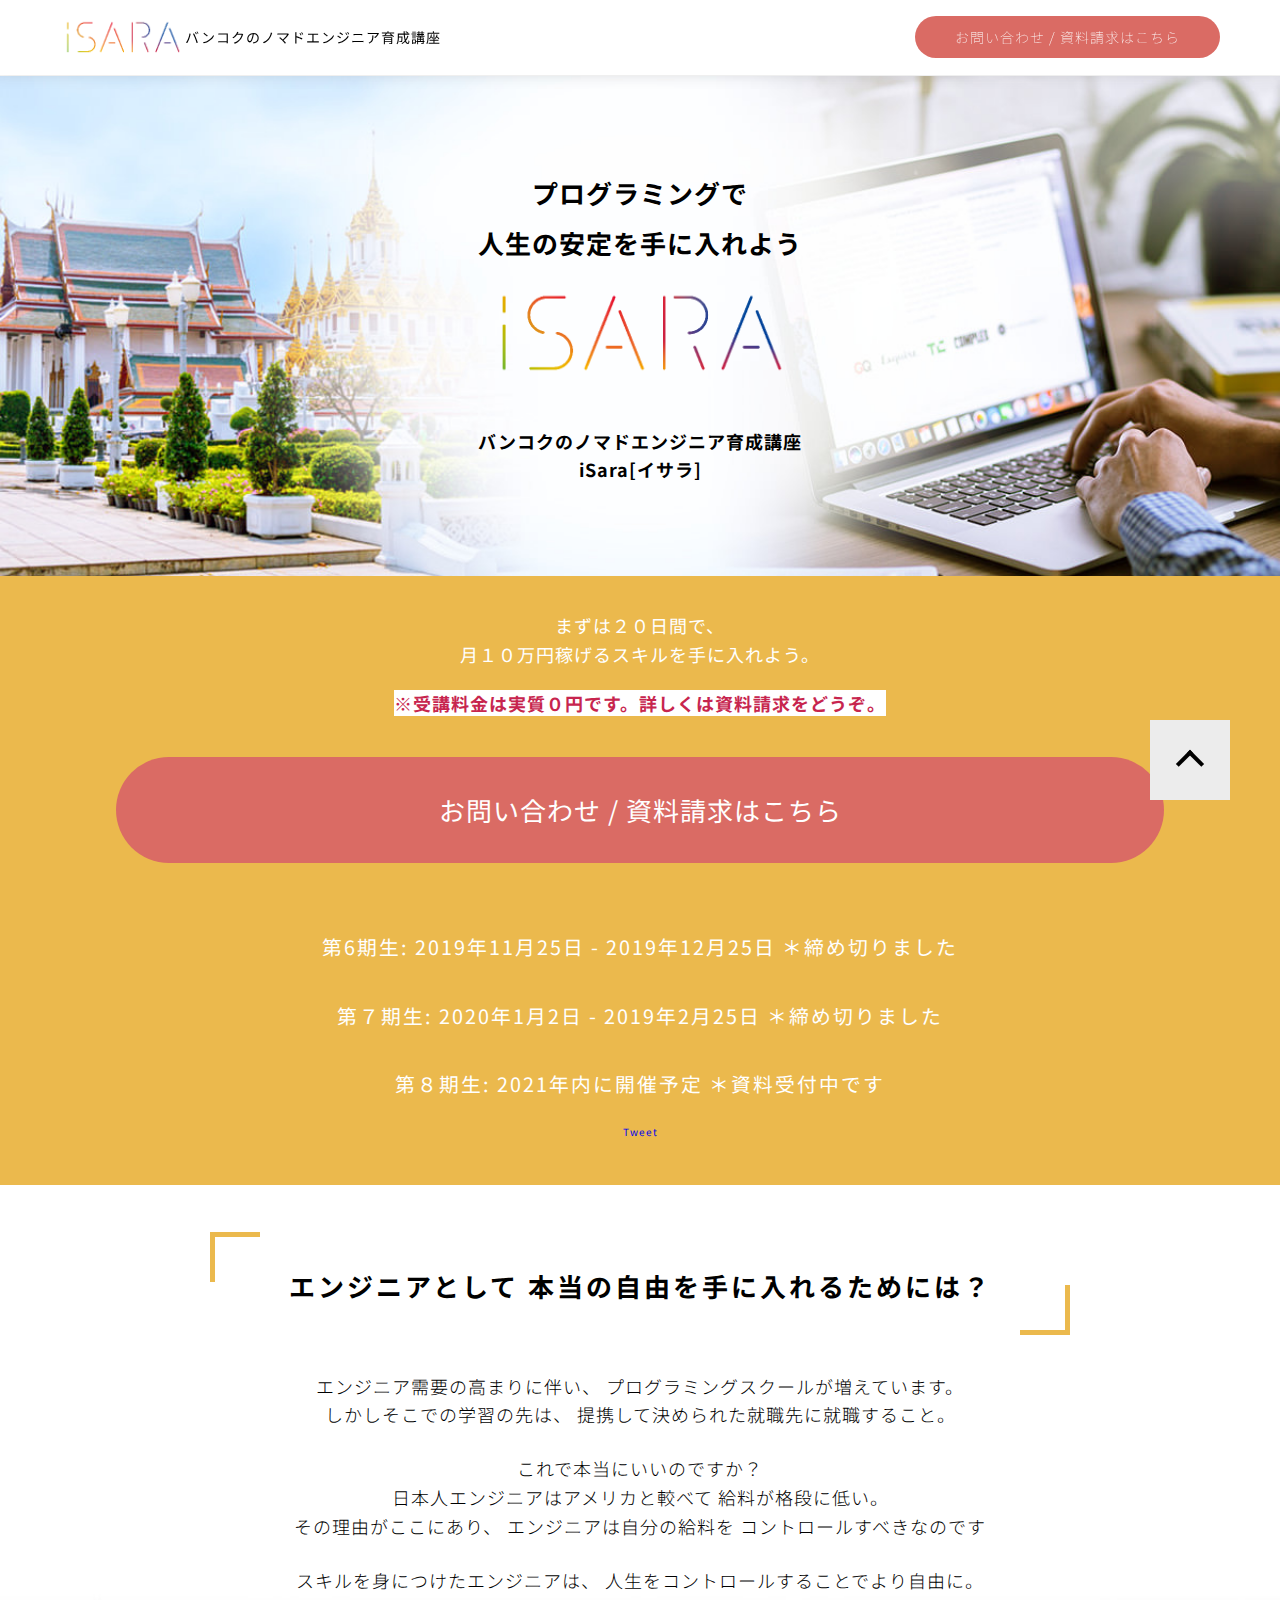
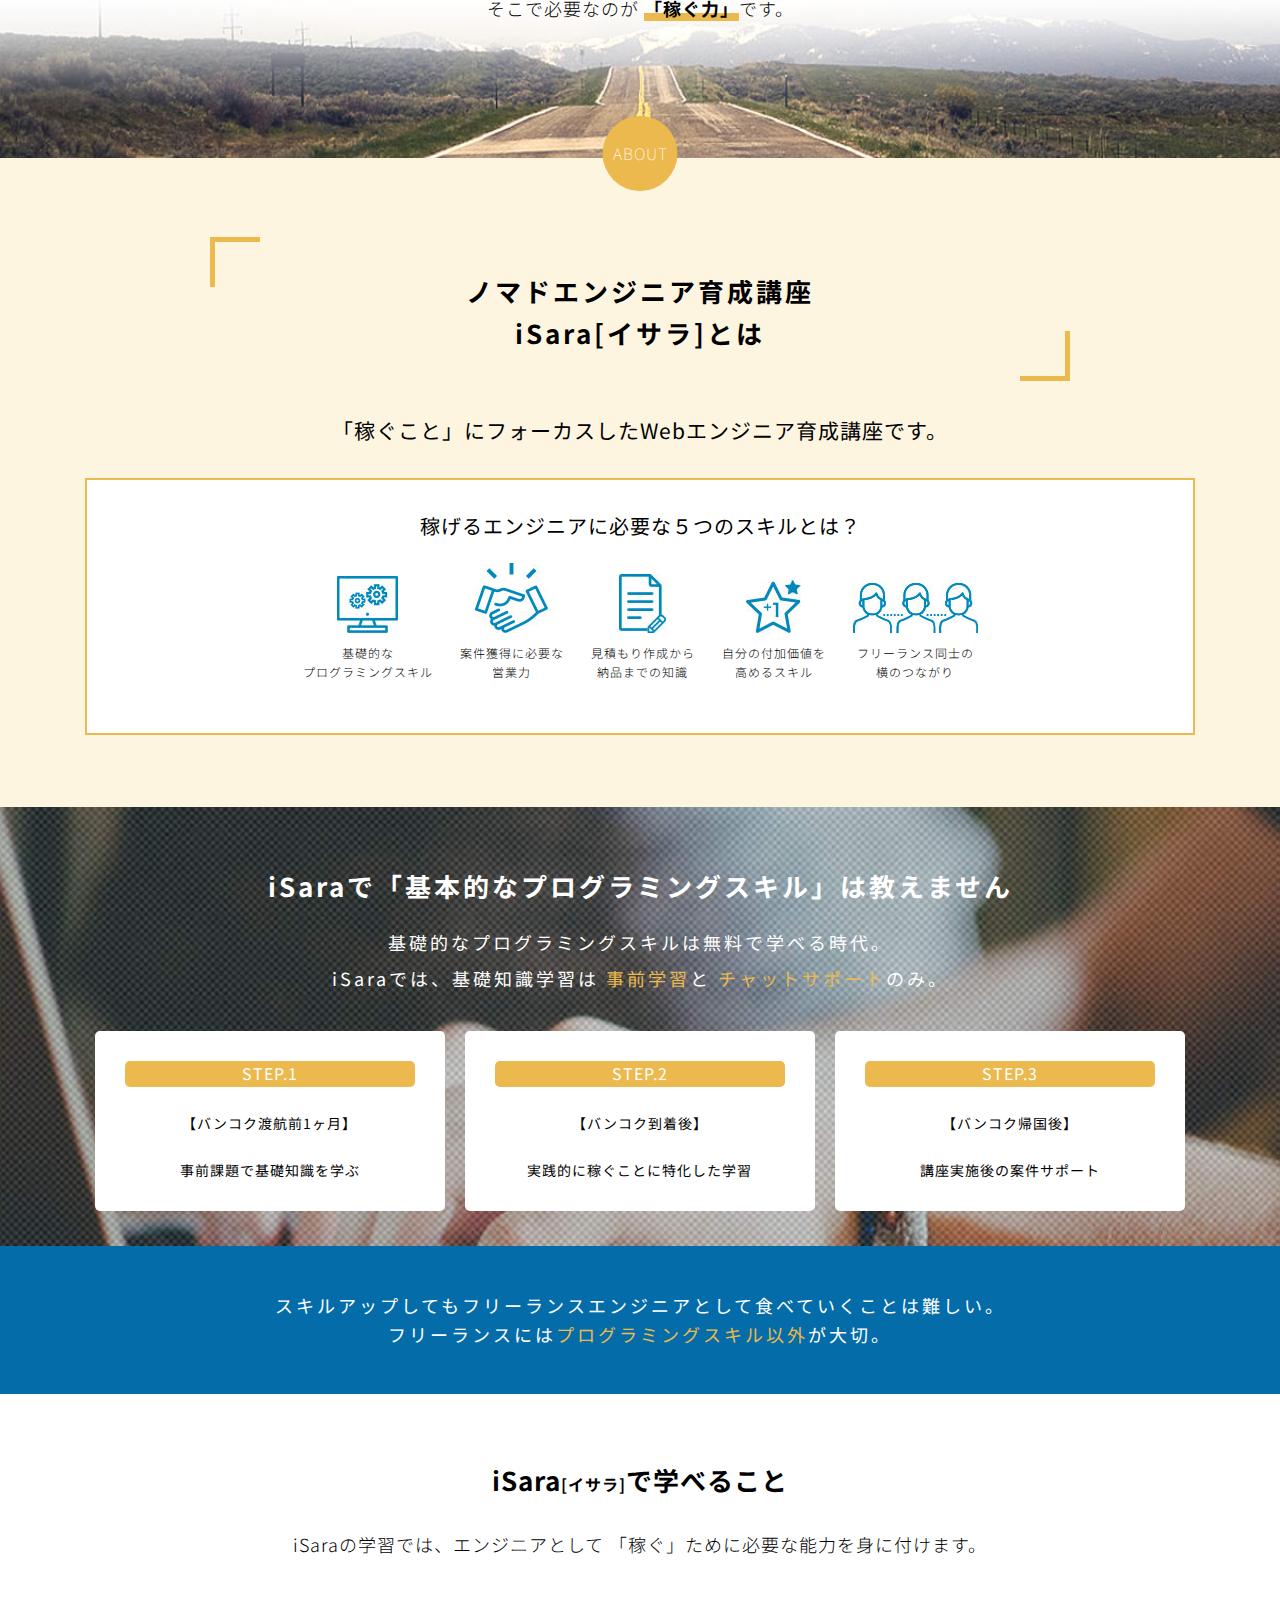
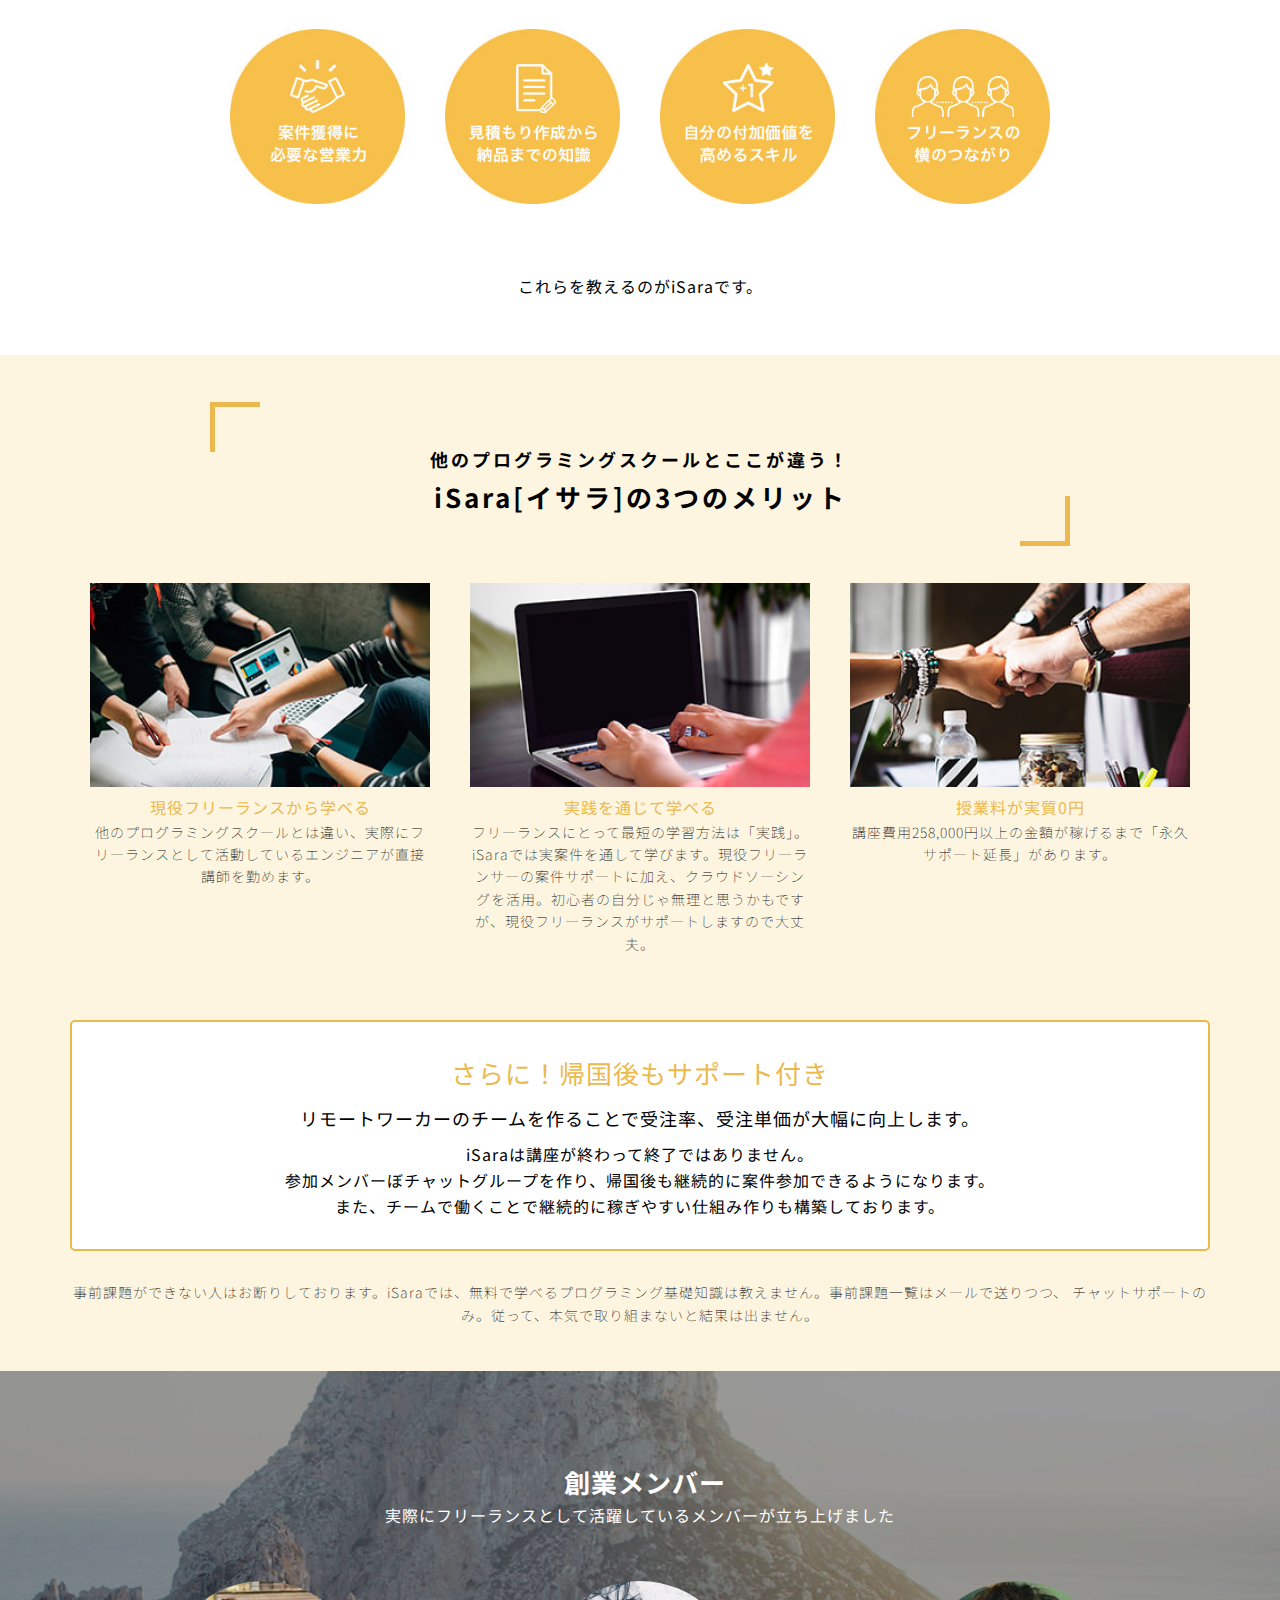
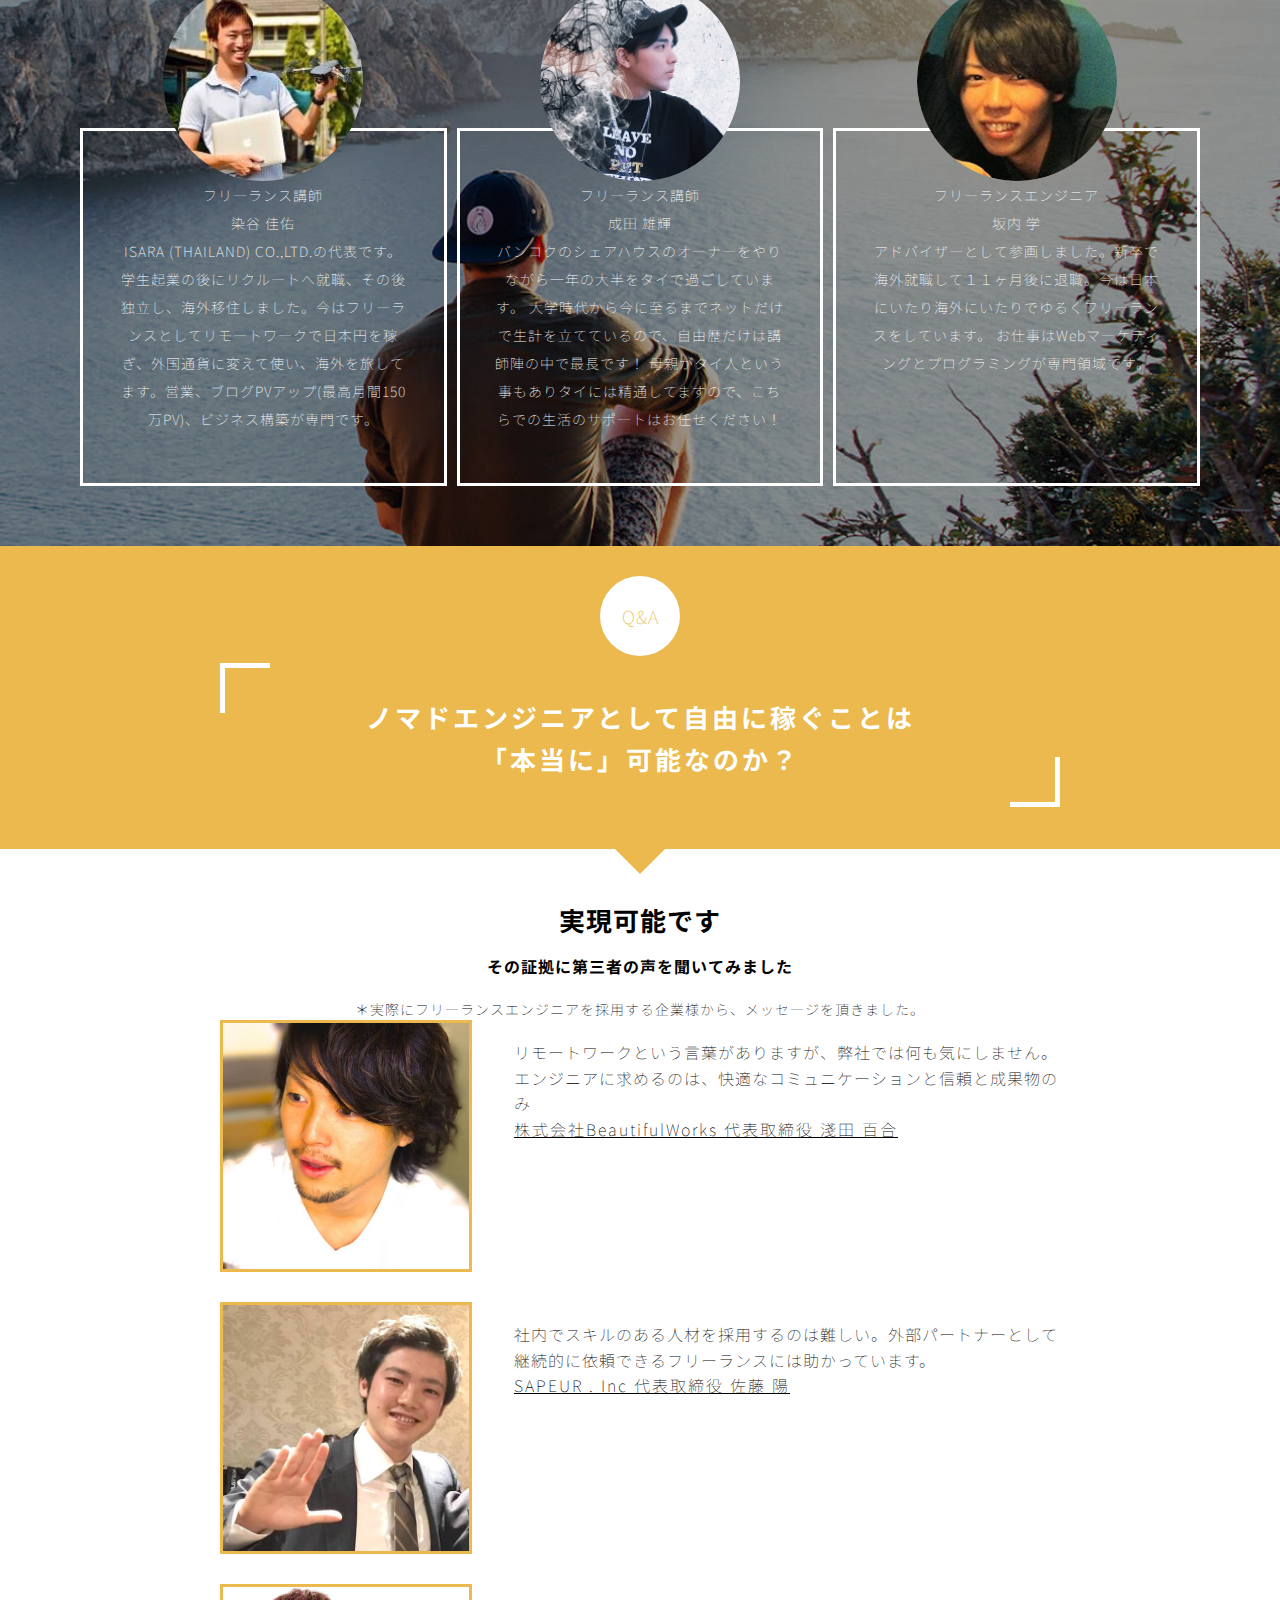
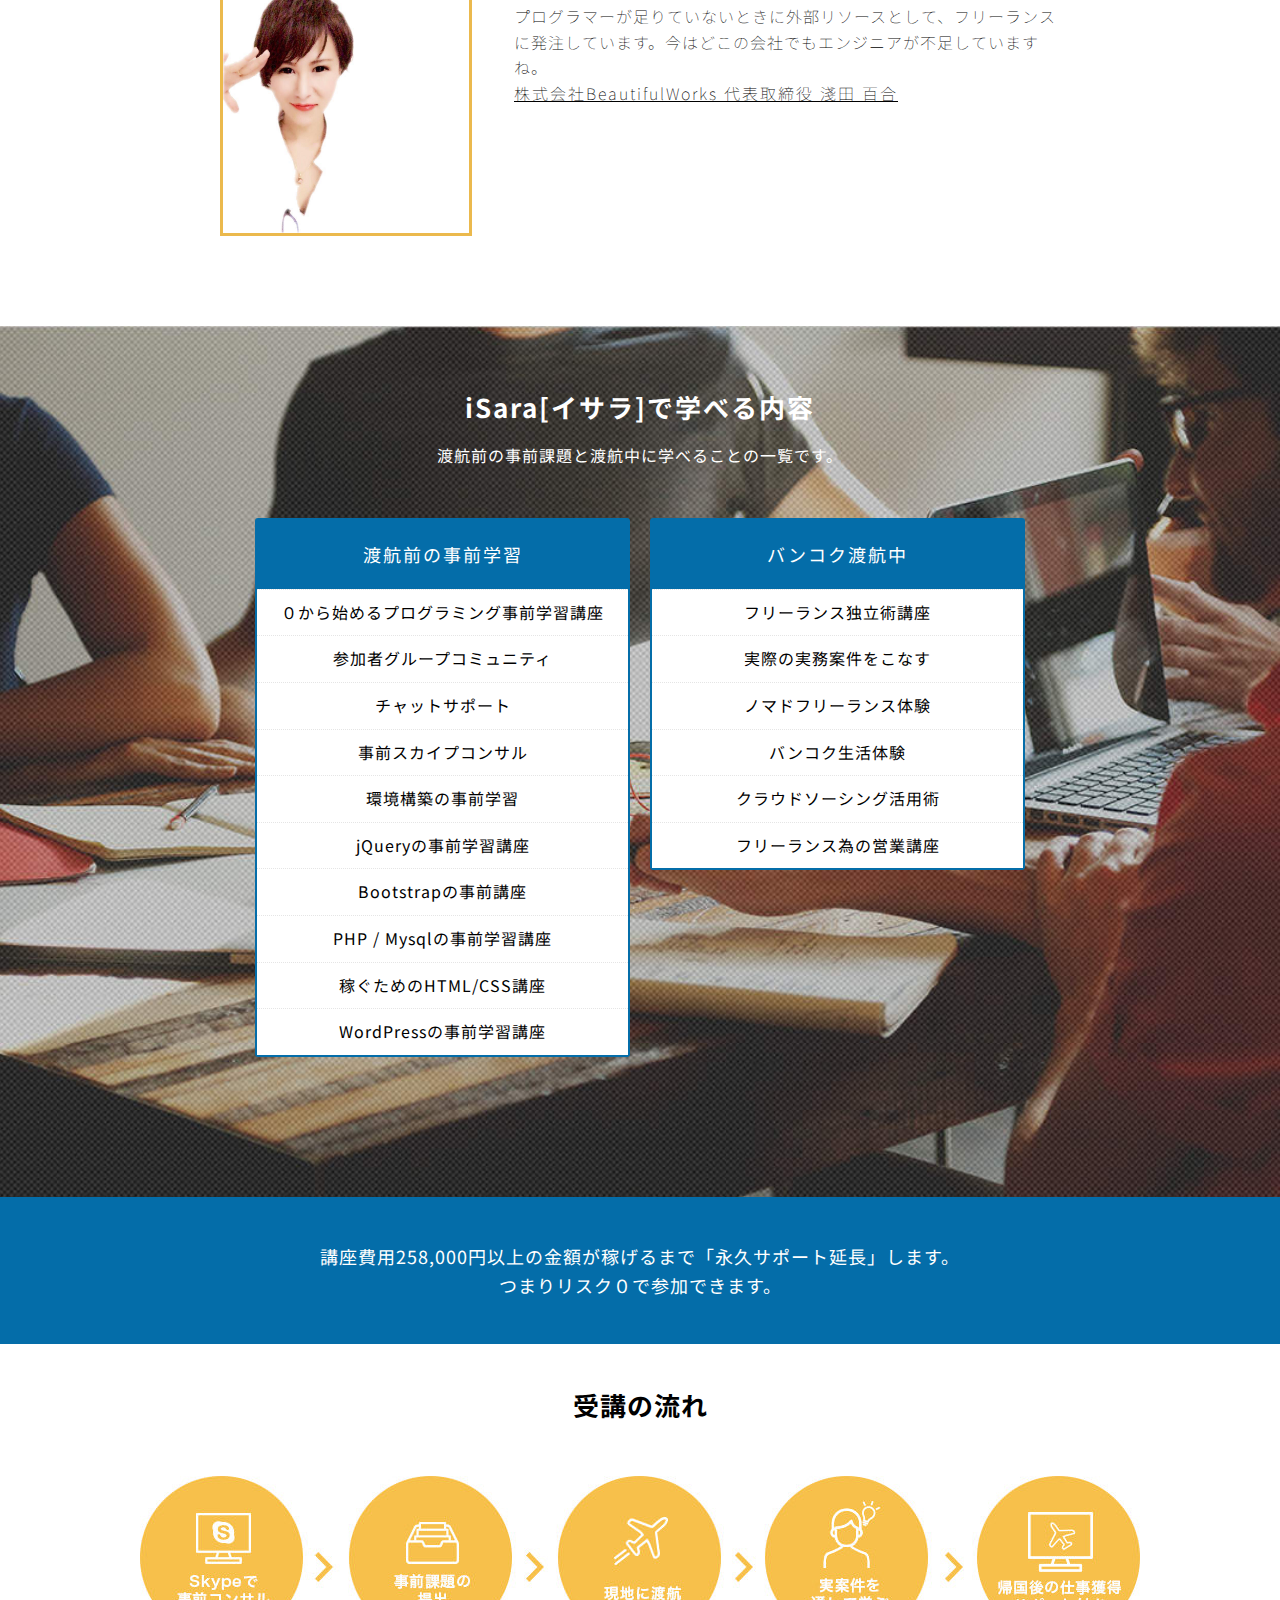
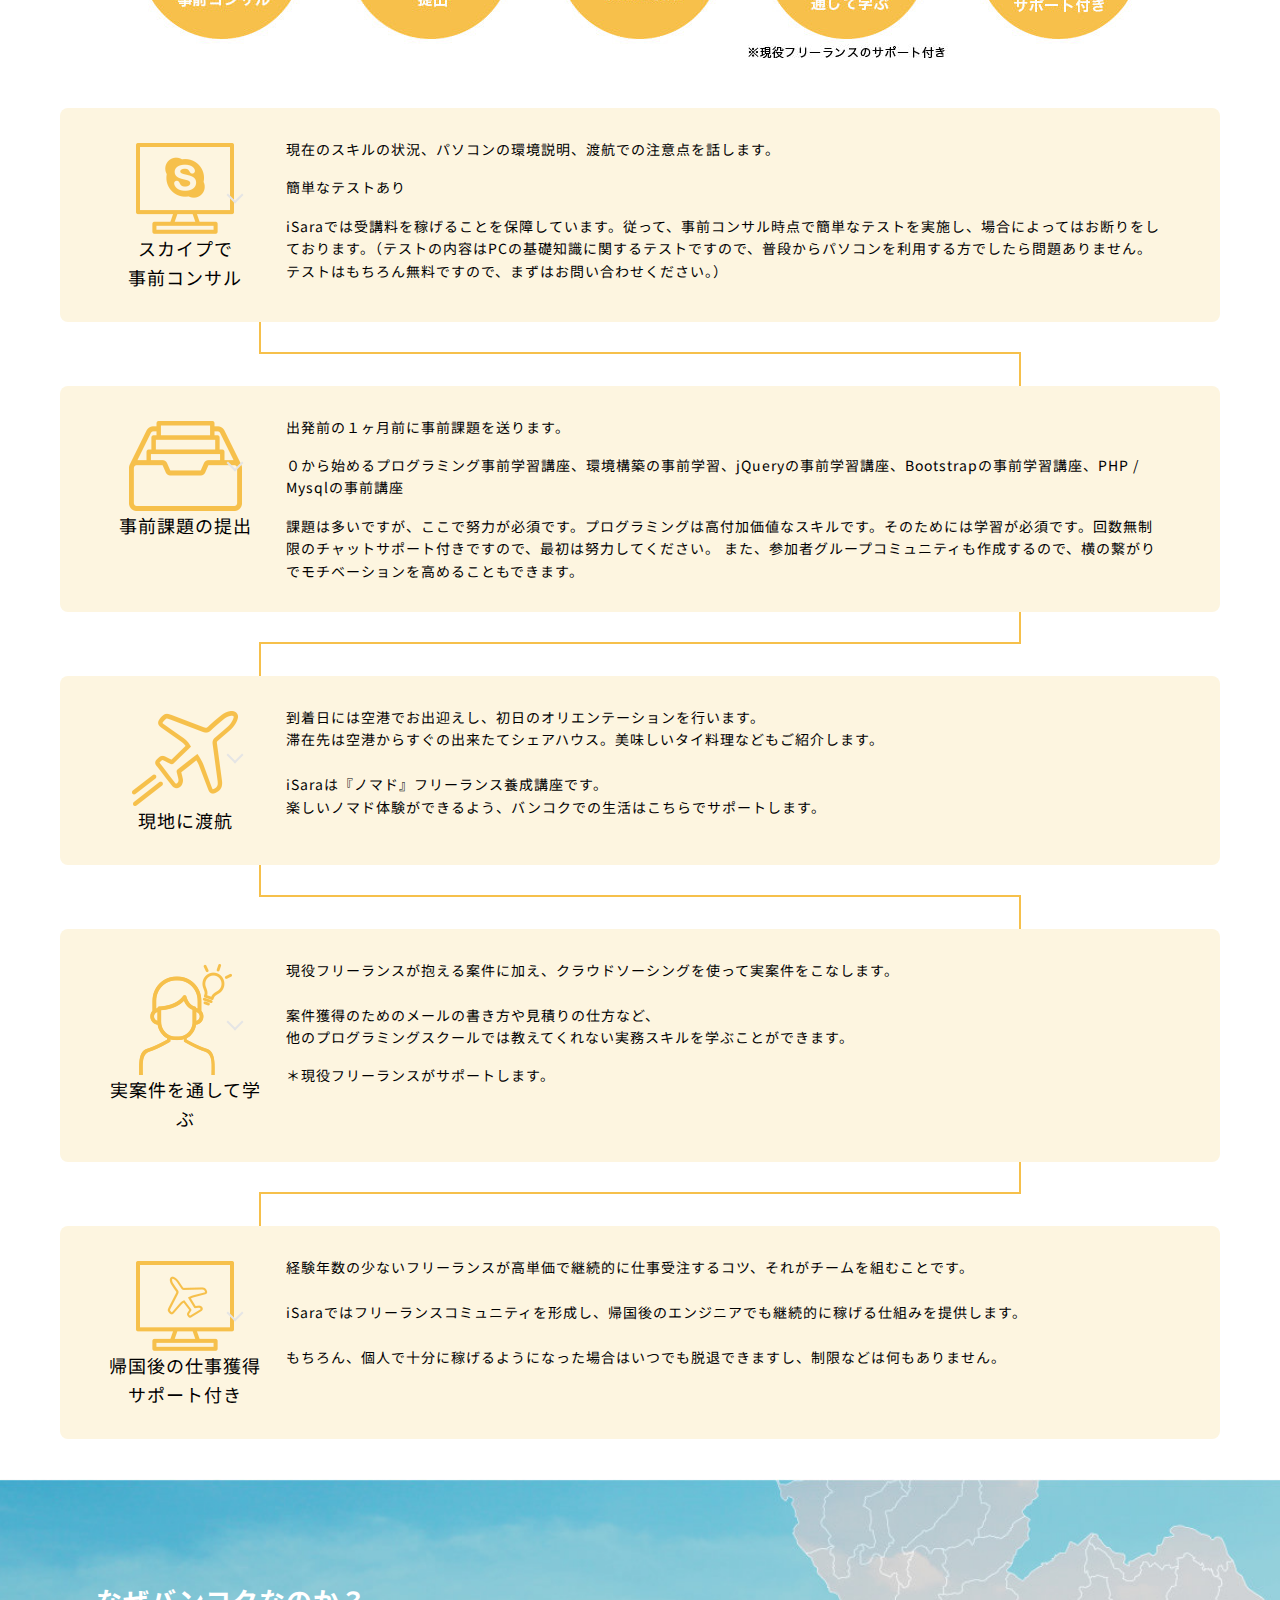
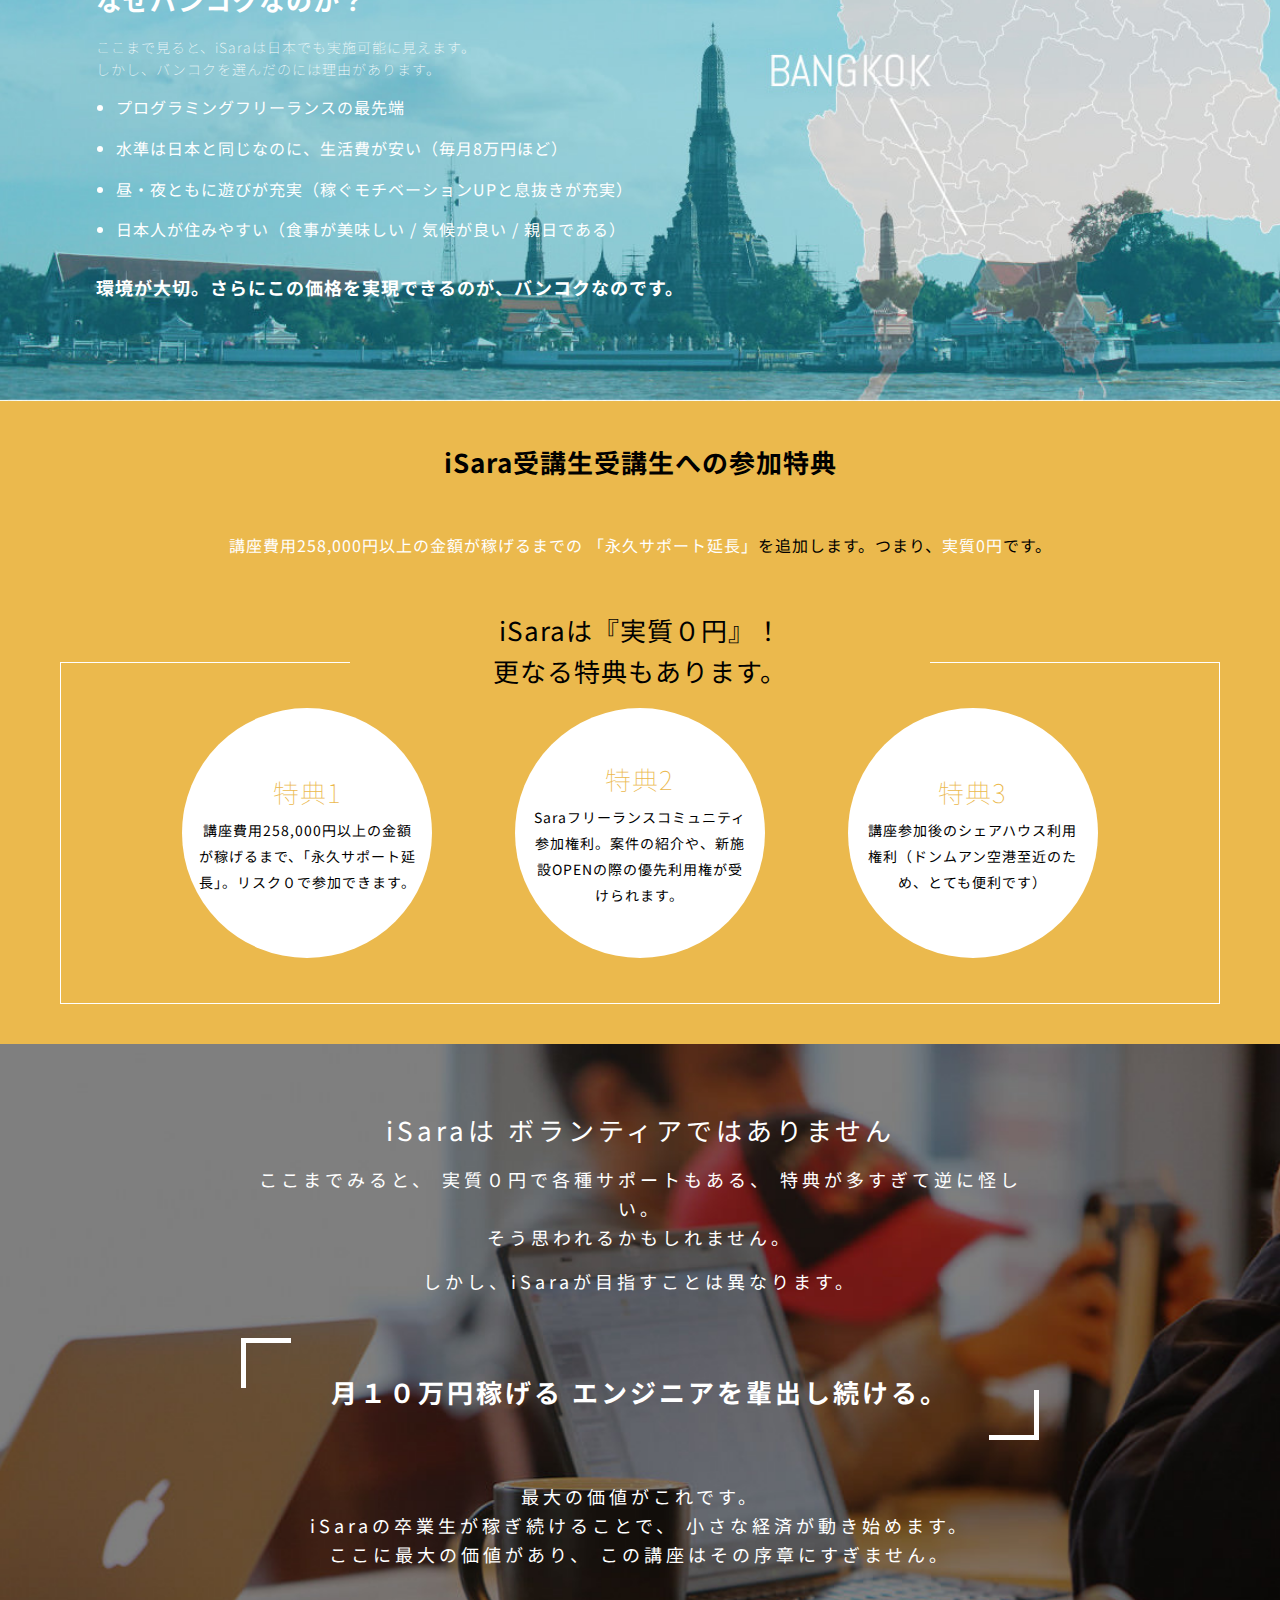
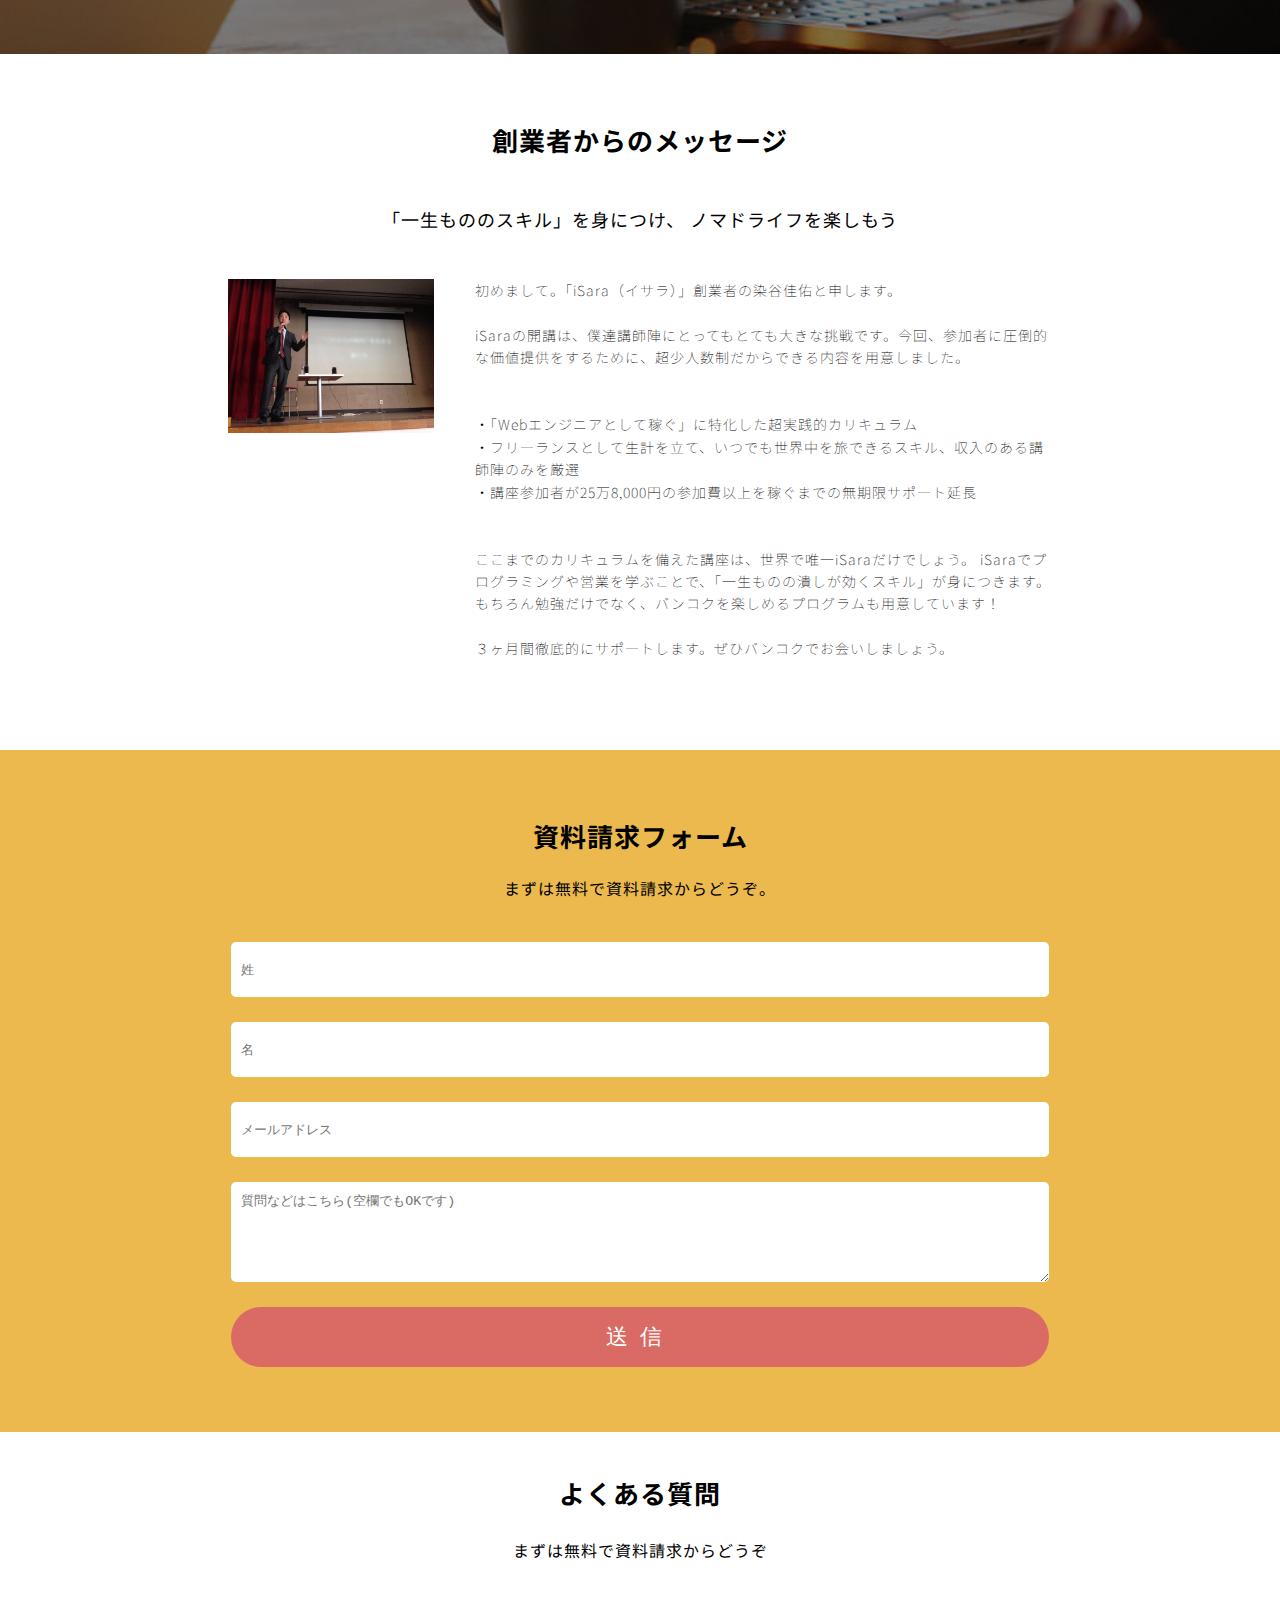
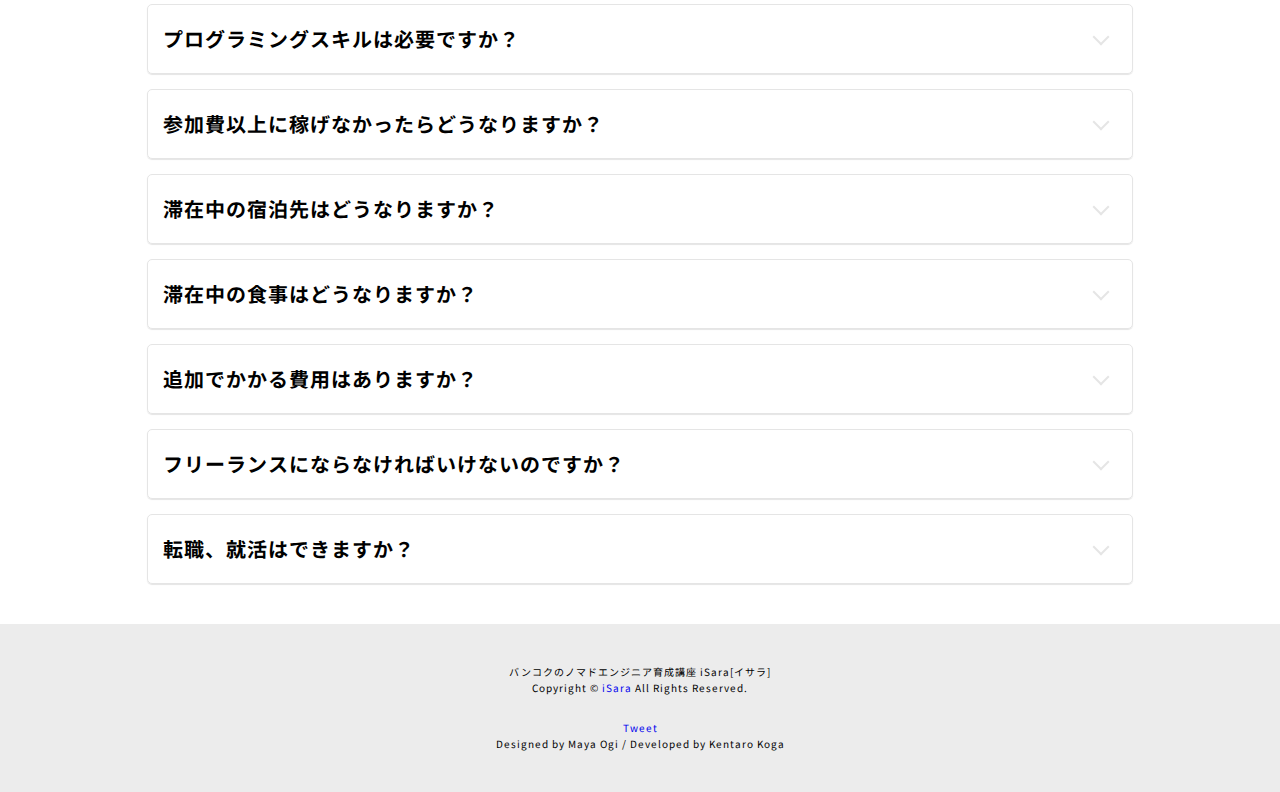
==== index.html @ c5bbfd6b "changes file name" ====
<!DOCTYPE html>
<html lang="ja">
<head>
  <meta charset="UTF-8">
<!-- viewport -->
  <meta name="viewport" content="width=device-width, initial-scale=1.0, maximum-scale=1.0, minimum-scale=1.0">
<!-- google fonts -->
  <link rel="preconnect" href="https://fonts.googleapis.com">
  <link rel="preconnect" href="https://fonts.gstatic.com" crossorigin>
  <link href="https://fonts.googleapis.com/css2?family=Noto+Sans+JP:wght@100;300;500&display=swap" rel="stylesheet">

<!-- CDN font awesome  -->
  <link rel="stylesheet" href="https://use.fontawesome.com/releases/v5.15.4/css/all.css" integrity="sha384-DyZ88mC6Up2uqS4h/KRgHuoeGwBcD4Ng9SiP4dIRy0EXTlnuz47vAwmeGwVChigm" crossorigin="anonymous">

  <!-- favicon -->
  <link rel="icon" href="img/favicon.png">


  <title>K's Portfolio iSara[イサラ]</title>

  <link rel="stylesheet" href="css/css/main.css">˙
</head>
<body id="page-top">

 <!-- header +  main -->
  <header class="header">
    <div class="header__wrapper flex">

      <div class="header__logo">
        <a href="https://isara.life/">
          <img src="img/isaralogo.png" alt="">
        </a>

        <p class="header__txt">
          バンコクのノマドエンジニア育成講座
        </p>
      </div>

      <div class="header__contact">

        <div class="contactPC btn">
          <a href="#form" class="txtXS">
            お問い合わせ / 資料請求はこちら
          </a>
        </div>

        <div class="contactSP btn">
          <a href="#form" class="txtXS">
            <i class="far fa-file-alt"></i>
            <p>資料請求</p>
          </a>
        </div>
      </div>

    </div>
  </header>


  <section class="main">
      <div class="main__box">
        <h1 class="main__title txtL">プログラミングで<br>人生の安定を手に入れよう</h1>

        <div class="main__img">
          <img src="/img/isaralogolarge.png" alt="イサラのロゴです">
        </div>

        <h2 class="main__subTitle txtM">バンコクのノマドエンジニア育成講座<br>iSara[イサラ]</h2>
      </div>
    </div>
  </section>



<!-- conversion -->
  <section class="convert">
    <div class="wrapper">
      <p class="convert__ttl txtM">まずは２０日間で、
        <br>月１０万円稼げるスキルを手に入れよう。
      </p>

      <p class="convert__alert txtM">
        <span>※受講料金は実質０円です。<br class="brsp">詳しくは資料請求をどうぞ。</span>
      </p>

      <div class="convert__btn btn">
        <a href="#form" class="txtL">
          お問い合わせ / 資料請求は<br class="brsp">こちら
        </a>
      </div>

      <div class="convert__deadline txtM">
        <p class="convert__txt">
          第6期生: 2019年11月25日 - 2019年12月25日
          <br class="brsp">＊締め切りました</p>
        <p class="convert__txt">第７期生: 2020年1月2日 - 2019年2月25日
          <br class="brsp">＊締め切りました</p>
        <p class="convert__txt">第８期生: 2021年内に開催予定
          <br class="brsp">＊資料受付中です</p>
      </div>

      <div class="sns sns__flex">
        <div class="sns__twitter">
          <a href="https://twitter.com/share?ref_src=twsrc%5Etfw" class="twitter-share-button" data-show-count="false">Tweet</a>
          <script async src="https://platform.twitter.com/widgets.js" charset="utf-8"></script>
        </div>
        <div class="sns-facebook">
          <div class="fb-like" data-href="https://developers.facebook.com/docs/plugins/" data-width="" data-layout="button" data-action="like" data-size="small" data-share="true"></div>
        </div>
      </div>

    </div>
  </section>

<!-- engineer -->

  <section class="engineer">
    <div class="wrapper">
      <h2 class="borderTitle txtL">
        エンジニアとして<br class="brsp">
        本当の自由を手に入れるためには？
      </h2>

      <div class="engineer__txt txtM">
        <p>
          エンジニア需要の高まりに伴い、<br class="brsp">
          プログラミングスクールが増えています。<br>
          しかしそこでの学習の先は、<br class="brsp">
          提携して決められた就職先に就職すること。
        </p>
        <p>
          これで本当にいいのですか？<br>
          日本人エンジニアはアメリカと較べて<br class="brsp">
          給料が格段に低い。<br>
          <br class="brsp">
          その理由がここにあり、<br class="brsp">
          エンジニアは自分の給料を<br class="brsp">
          コントロールすべきなのです
        </p>
        <p>
          スキルを身につけたエンジニアは、<br class="brsp">
          人生をコントロールすることでより自由に。<br>
          そこで必要なのが <span class="underline">「稼ぐ力」</span>です。
        </p>
      </div>
    </div>

    <div class="about-head">about</div>
  </section>

<!-- isara -->

  <section class="isara">
    <div class="wrapper">
      <h2 class="borderTitle txtL">ノマドエンジニア育成講座<br>iSara[イサラ]とは</h2>

      <div class="isara__txt">「稼ぐこと」にフォーカスしたWebエンジニア育成講座です。</div>

      <div class="whiteArea">
        <p class="whiteArea__txt">稼げるエンジニアに必要な５つのスキルとは？</p>

        <div class="img__box">
          <figure class="img__item">
            <img src="/img/skill.jpg" alt="">
            <figcaption>基礎的な<br>プログラミングスキル</figcaption>
          </figure>
          <div class="img__item">
            <img src="/img/sales.jpg" alt="">
            <figcaption>案件獲得に必要な<br>営業力</figcaption>
          </div>
          <div class="img__item">
            <img src="/img/document.jpg" alt="">
            <figcaption>見積もり作成から<br>納品までの知識</figcaption>
          </div>
          <div class="img__item">
            <img src="/img/plusone.jpg" alt="">
            <figcaption>自分の付加価値を<br>高めるスキル</figcaption>
          </div>
          <div class="img__item">
            <img src="/img/connection.jpg" alt="">
            <figcaption>フリーランス同士の<br>横のつながり</figcaption>
          </div>

        </div>
      </div>
    </div>
  </section>



<!-- step skill -->

  <section class="skills">
    <div class="wrapper">
      <h2 class="mainTitle txtL">iSaraで<br class="brsp">「基本的なプログラミングスキル」は教えません</h2>
      <div class="skills__txt txtM">
        <p>基礎的なプログラミングスキルは無料で学べる時代。</p>
        <p>
          iSaraでは、基礎知識学習は<br class="brsp">
          <span class="color-g">事前学習</span>と
          <span class="color-g">チャットサポート</span>のみ。
        </p>
      </div>

      <div class="card">
        <div class="card__item">
          <h4 class="card__ttl txtS">step.1</h4>
          <div class="card__txt">
            <p class="txtXS">【バンコク渡航前1ヶ月】</p>
            <p class="txtXS">事前課題で基礎知識を学ぶ</p>
          </div>
        </div>

        <div class="card__item">
          <h4 class="card__ttl txtS">step.2</h4>
          <div class="card__txt">
            <p class="txtXS">【バンコク到着後】</p>
            <p class="txtXS">実践的に稼ぐことに特化した学習</p>
          </div>
        </div>

        <div class="card__item">
          <h4 class="card__ttl txtS">step.3</h4>
          <div class="card__txt">
            <p class="txtXS">【バンコク帰国後】</p>
            <p class="txtXS">講座実施後の案件サポート</p>
          </div>
        </div>
      </div>

    </div>

    <div class="announce txtM">
      <p>スキルアップしてもフリーランスエンジニア<br class="brsp">として食べていくことは難しい。</p>
      <p>フリーランスには<span class="color-g">プログラミングスキル以外</span>が大切。</p>
    </div>

  </section>



<!-- learn -->

  <section class="learn">
    <div class="wrapper">
      <h2 class="mainTitle-b txtL">iSara<span class="txtS">[イサラ]</span>で学べること</h2>

      <p class="learn__txt txtM">
        iSaraの学習では、エンジニアとして<br class="brsp">
        「稼ぐ」ために必要な能力を身に付けます。
      </p>

      <div class="images">
        <div class="images__list"><img src="/img/learn1.jpg" alt="img1"></div>
        <div class="images__list"><img src="/img/learn2.jpg" alt="img2"></div>
        <div class="images__list"><img src="/img/learn3.jpg" alt="img3"></div>
        <div class="images__list"><img src="/img/learn4.jpg" alt="img4"></div>
      </div>

      <div class="txtS">これらを教えるのがiSaraです。</div>

    </div>
  </section>



<!-- merit -->

  <section class="merit">
    <div class="wrapper">

      <h2 class="borderTitle txtL">
        <span class="txtM">他のプログラミングスクールとここが違う！</span>
        <br>iSara[イサラ]の3つのメリット
      </h2>

      <div class="card">
        <div class="card__item">
          <img src="/img/merit1.jpg" alt="">
          <h4 class="card__ttl txtS">現役フリーランスから学べる</h4>
          <p class="card__txt txtXS">他のプログラミングスクールとは違い、実際にフリーランスとして活動しているエンジニアが直接講師を勤めます。</p>
        </div>
        <div class="card__item">
          <img src="/img/merit2.jpg" alt="">
          <h4 class="card__ttl txtS ">実践を通じて学べる</h4>
          <p class="card__txt txtXS">フリーランスにとって最短の学習方法は「実践」。iSaraでは実案件を通して学びます。現役フリーランサーの案件サポートに加え、クラウドソーシングを活用。初心者の自分じゃ無理と思うかもですが、現役フリーランスがサポートしますので大丈夫。</p>
        </div>
        <div class="card__item">
          <img src="/img/merit3.jpg" alt="">
          <h4 class="card__ttl txtS">授業料が実質0円</h4>
          <p class="card__txt txtXS">講座費用258,000円以上の金額が稼げるまで「永久サポート延長」があります。</p>
        </div>
      </div>

      <div class="whiteArea">
        <span class="color-g txtL">さらに！帰国後もサポート付き</span>
        <p class="card__txt txtM">リモートワーカーのチームを作ることで受注率、受注単価が大幅に向上します。</p>
        <p class="card__txt txtS">iSaraは講座が終わって終了ではありません。<br>
        参加メンバーぼチャットグループを作り、帰国後も継続的に案件参加できるようになります。<br>
      また、チームで働くことで継続的に稼ぎやすい仕組み作りも構築しております。</p>
      </div>

      <div class="merit__txt txtXS">事前課題ができない人はお断りしております。iSaraでは、無料で学べるプログラミング基礎知識は教えません。事前課題一覧はメールで送りつつ、
      チャットサポートのみ。従って、本気で取り組まないと結果は出ません。</div>
    </div>
  </section>



<!-- members -->

  <section class="members">
    <div class="wrapper">
      <h2 class="mainTitle txtL">
        <i class="fas fa-users" style="padding-right: 10px;"></i>創業メンバー
      </h2>

      <p class="members__txt txtS">実際にフリーランスとして活躍しているメンバーが立ち上げました</p>

      <div class="card">
        <div class="card__item">
          <img src="/img/member1.jpg" alt="">
          <h4 class="card__position txtXS">フリーランス講師</h4>
          <h4 class="card__name txtXS">染谷 佳佑</h4>
          <p class="card__txt txtXS">ISARA (THAILAND) CO.,LTD.の代表です。学生起業の後にリクルートへ就職、その後独立し、海外移住しました。今はフリーランスとしてリモートワークで日本円を稼ぎ、外国通貨に変えて使い、海外を旅してます。営業、ブログPVアップ(最高月間150万PV)、ビジネス構築が専門です。</p>
        </div>

        <div class="card__item">
          <img src="/img/member2.png" alt="">
          <h4 class="card__position txtXS">フリーランス講師</h4>
          <h4 class="card__name txtXS">成田 雄輝</h4>
          <p class="card__txt txtXS">バンコクのシェアハウスのオーナーをやりながら一年の大半をタイで過ごしています。 大学時代から今に至るまでネットだけで生計を立てているので、自由歴だけは講師陣の中で最長です！ 母親がタイ人という事もありタイには精通してますので、こちらでの生活のサポートはお任せください！</p>
        </div>

        <div class="card__item">
          <img src="/img/member3.png" alt="">
          <h4 class="card__position txtXS">フリーランスエンジニア</h4>
          <h4 class="card__name txtXS">坂内 学</h4>
          <p class="card__txt txtXS">アドバイザーとして参画しました。新卒で海外就職して１１ヶ月後に退職。今は日本にいたり海外にいたりでゆるくフリーランスをしています。

          お仕事はWebマーケティングとプログラミングが専門領域です。</p>
        </div>
      </div>
    </div>
  </section>





<!-- Q&A -->

  <section class="question">
    <div class="wrapper">
      <div class="qanda txtM">Q&A</div>

      <h2 class="borderTitle txtL">ノマドエンジニアとして自由に稼ぐことは
        <br>「本当に」可能なのか？</h2>
    </div>
  </section>

  <section class="answer">
    <div class="wrapper">
      <h2 class="mainTitle-b txtL">実現可能です
        <br><span class="txtS">その証拠に第三者の声を聞いてみました</span></h2>
        <p class="answer__txt txtXS">＊実際にフリーランスエンジニアを採用する企業様から、メッセージを頂きました。</p>

        <div class="cards">
          <div class="card__item flex">
            <img src="img/Q&A1.jpg" alt="">
            <div class="card__txt txtS">
              <p>リモートワークという言葉がありますが、弊社では何も気にしません。エンジニアに求めるのは、快適なコミュニケーションと信頼と成果物のみ</p>
              <h4 class="card__name">株式会社BeautifulWorks 代表取締役 淺田 百合</h4>
            </div>
          </div>

          <div class="card__item flex">
            <img src="img/Q&A2.jpg" alt="">
            <div class="card__txt txtS">
              <p>社内でスキルのある人材を採用するのは難しい。外部パートナーとして継続的に依頼できるフリーランスには助かっています。</p>
              <h4 class="card__name">SAPEUR . Inc 代表取締役 佐藤 陽</h4>
            </div>
          </div>

          <div class="card__item flex">
            <img src="img/Q&A3.jpg" alt="">
            <div class="card__txt txtS">
              <p>プログラマーが足りていないときに外部リソースとして、フリーランスに発注しています。今はどこの会社でもエンジニアが不足していますね。</p>
              <h4 class="card__name">株式会社BeautifulWorks 代表取締役 淺田 百合</h4>
            </div>
          </div>
        </div>
    </div>
  </section>

<!-- contents -->

  <section class="contents">
    <div class="wrapper">

      <h2 class="mainTitle txtL">iSara[イサラ]で学べる内容</h2>

      <p class="contents__txt txtS">渡航前の事前課題と渡航中に学べることの一覧です。</p>

      <div class="contents__lists flex">
        <ul class="contents__list">
          <li class="contents__ttl">渡航前の事前学習</li>
          <li class="contents__item">０から始めるプログラミング事前学習講座</li>
          <li class="contents__item">参加者グループコミュニティ</li>
          <li class="contents__item">チャットサポート</li>
          <li class="contents__item">事前スカイプコンサル</li>
          <li class="contents__item">環境構築の事前学習</li>
          <li class="contents__item">jQueryの事前学習講座</li>
          <li class="contents__item">Bootstrapの事前講座</li>
          <li class="contents__item">PHP / Mysqlの事前学習講座</li>
          <li class="contents__item">稼ぐためのHTML/CSS講座</li>
          <li class="contents__item">WordPressの事前学習講座</li>
        </ul>

        <ul class="contents__list">
          <li class="contents__ttl">バンコク渡航中</li>
          <li class="contents__item">フリーランス独立術講座</li>
          <li class="contents__item">実際の実務案件をこなす </li>
          <li class="contents__item">ノマドフリーランス体験</li>
          <li class="contents__item">バンコク生活体験</li>
          <li class="contents__item">クラウドソーシング活用術</li>
          <li class="contents__item">フリーランス為の営業講座</li>
        </ul>
      </div>


    </div>
    <div class="announce txtM">
      講座費用258,000円以上の金額が稼げるまで「永久サポート延長」します。<br>
      つまりリスク０で参加できます。
    </div>
  </section>

  <!-- flow -->
  <section class="flow">
    <div class="wrapper">

      <h2 class="mainTitle-b txtL">受講の流れ</h2>

      <div class="flow__img">
        <img src="/img/flow.jpg" alt="">
      </div>

      <div class="flow__lists">
        <div class="flow__item flex">
          <figure>
            <img src="img/flow1.png" alt="">
            <figcaption class="txtM">
              スカイプで<br class="brpc">事前コンサル
            </figcaption>
          </figure>

          <div class="item__description">
            <p class="item__txt txtXS">現在のスキルの状況、パソコンの環境説明、渡航での注意点を話します。</p><br>
            <p class="item__txt txtXS">簡単なテストあり</p><br>
            <p class="item__txt txtXS">iSaraでは受講料を稼げることを保障しています。従って、事前コンサル時点で簡単なテストを実施し、場合によってはお断りをしております。（テストの内容はPCの基礎知識に関するテストですので、普段からパソコンを利用する方でしたら問題ありません。テストはもちろん無料ですので、まずはお問い合わせください。）</p>
          </div>
        </div>

        <img src="/img/flowline__odd.png" alt="" class="flow__connect">

        <div class="flow__item flex">
          <figure>
            <img src="img/flow2.png" alt="">
            <figcaption class="txtM">事前課題の提出</figcaption>
          </figure>

          <div class="item__description">
            <p class="item__txt txtXS">出発前の１ヶ月前に事前課題を送ります。</p><br>
            <p class="item__txt txtXS">０から始めるプログラミング事前学習講座、環境構築の事前学習、jQueryの事前学習講座、Bootstrapの事前学習講座、PHP / Mysqlの事前講座</p><br>
            <p class="item__txt txtXS">課題は多いですが、ここで努力が必須です。プログラミングは高付加価値なスキルです。そのためには学習が必須です。回数無制限のチャットサポート付きですので、最初は努力してください。
            また、参加者グループコミュニティも作成するので、横の繋がりでモチベーションを高めることもできます。</p>
          </div>
        </div>

        <img src="/img/flowline__even.png" alt="" class="flow__connect">

        <div class="flow__item flex">
          <figure>
            <img src="img/flow3.png" alt="">
            <figcaption class="txtM">現地に渡航</figcaption>
          </figure>

          <div class="item__description">
            <p class="item__txt txtXS">到着日には空港でお出迎えし、初日のオリエンテーションを行います。<br>
            滞在先は空港からすぐの出来たてシェアハウス。美味しいタイ料理などもご紹介します。<br><br>
            iSaraは『ノマド』フリーランス養成講座です。<br>
            楽しいノマド体験ができるよう、バンコクでの生活はこちらでサポートします。</p>
          </div>
        </div>

        <img src="/img/flowline__odd.png" alt="" class="flow__connect">

        <div class="flow__item flex">
          <figure>
            <img src="img/flow4.png" alt="">
            <figcaption class="txtM">実案件を通して学ぶ</figcaption>
          </figure>

          <div class="item__description">
            <p class="item__txt txtXS">
              現役フリーランスが抱える案件に加え、クラウドソーシングを使って実案件をこなします。
              <br><br>
              案件獲得のためのメールの書き方や見積りの仕方など、<br>
              他のプログラミングスクールでは教えてくれない実務スキルを学ぶことができます。
            </p>
            <br>
            <p class="item__txt txtXS">＊現役フリーランスがサポートします。</p>
          </div>
        </div>

        <img src="/img/flowline__even.png" alt="" class="flow__connect">

      <!-- flow list 5 -->
        <div class="flow__item flex">
          <figure>
            <img src="img/flow5.png" alt="">
            <figcaption class="txtM">帰国後の仕事獲得<br  class="brpc">サポート付き</figcaption>
          </figure>

          <div class="item__description">
            <p class="item__txt txtXS">経験年数の少ないフリーランスが高単価で継続的に仕事受注するコツ、それがチームを組むことです。<br><br>iSaraではフリーランスコミュニティを形成し、帰国後のエンジニアでも継続的に稼げる仕組みを提供します。<br><br>
            もちろん、個人で十分に稼げるようになった場合はいつでも脱退できますし、制限などは何もありません。</p>
          </div>
        </div>
      </div>

    </div>
  </section>

  <!-- bangkok -->
  <section class="bangkok">
    <div class="wrapper">
      <h2 class="bangkok__ttl txtL">なぜバンコクなのか？</h2>
      <p class="bangkok__txt txtXS">ここまで見ると、iSaraは日本でも実施可能に見えます。<br>
      しかし、バンコクを選んだのには理由があります。</p>

      <ul class="bangkok__list txtS">
        <li class="bangkok__item txtS">プログラミングフリーランスの最先端</li>
        <li class="bangkok__item txtS">水準は日本と同じなのに、生活費が安い（毎月8万円ほど）</li>
        <li class="bangkok__item txtS">昼・夜ともに遊びが充実（稼ぐモチベーションUPと息抜きが充実）</li>
        <li class="bangkok__item txtS">日本人が住みやすい（食事が美味しい / 気候が良い / 親日である）</li>
        <h2 class="bangkok__sub-ttl txtM">環境が大切。さらにこの価格を実現できるのが、バンコクなのです。</h2>
      </ul>
    </div>
  </section>

  <!-- benefits -->
  <section class="benefits">
    <div class="wrapper">
      <h2 class="mainTitle txtL">
        <i class="fas fa-gift"></i>
        iSara受講生受講生への参加特典
      </h2>

      <p class="benefits__txt txtS">
        <span class="color">講座費用258,000円以上の金額が稼げるまでの
          <br class="brsp">「永久サポート延長」</span>を追加します。<br class="brsp">つまり、<span class="color">実質0円</span>です。
      </p>

      <div class="benefits__contentsTtl txtL">
        iSaraは『実質０円』！
        <br>更なる特典もあります。
      </div>


      <div class="benefits__contents">
        <!-- viewport "pc" -->
          <div class="card">
            <div class="card__item">
              <div>
                <h4 class="card__ttl txtL">特典1</h4>
                <p class="card__txt txtXS">講座費用258,000円以上の金額が稼げるまで、「永久サポート延長」。リスク０で参加できます。</p>
              </div>
            </div>
            <div class="card__item">
              <div>
                <h4 class="card__ttl txtL">特典2</h4>
                <p class="card__txt txtXS">Saraフリーランスコミュニティ参加権利。案件の紹介や、新施設OPENの際の優先利用権が受けられます。</p>
              </div>
            </div>
            <div class="card__item">
              <div>
                <h4 class="card__ttl txtL">特典3</h4>
                <p class="card__txt txtXS">講座参加後のシェアハウス利用権利（ドンムアン空港至近のため、とても便利です）</p>
              </div>
            </div>
            </div>

            <div class="tbsp">
              <div class="tbsp__item">
                <div class="tbsp__ttl">
                  <p class="txtM"">特典1</p>
                </div>
                <div class="tbsp__txt txtM">
                  <p>講座費用258,000円以上の金額が稼げるまで、「永久サポート延長」。リスク０で参加できます。</p>
                </div>
              </div>
              <div class="tbsp__item">
                <div class="tbsp__ttl">
                  <p class="txtM">
                    特典2
                  </p>
                </div>
                <div class="tbsp__txt txtM">
                  <p>Saraフリーランスコミュニティ参加権利。案件の紹介や、新施設OPENの際の優先利用権が受けられます。</p>
                </div>
              </div>
              <div class="tbsp__item">
                <div class="tbsp__ttl">
                  <p class="txtM">
                    特典3
                  </p>
                </div>
                <div class="tbsp__txt txtM">
                  <p>講座参加後のシェアハウス利用権利（ドンムアン空港至近のため、とても便利です）</p>
                </div>
              </div>
            </div>


          </div>
        </div>
      </div>
    </section>
  </div>

  <!-- value -->
  <section class="value">
    <div class="wrapper">
      <div class="value__ttl">
        iSaraは<br class="brsp">
        ボランティアではありません</div>
      <p class="value__txt">
        ここまでみると、<br class="brsp">
        実質０円で各種サポートもある、<br class="brsp">
        特典が多すぎて逆に怪しい。<br>
        そう思われるかもしれません。<br>
      </p>
      <p class="value__txt">
        しかし、iSaraが目指すことは異なります。
      </p>

      <h2 class="borderTitle txtL">
        月１０万円稼げる<br class="brsp">
        エンジニアを輩出し続ける。</h2>

      <p class="value__txt">
        最大の価値がこれです。<br>
        iSaraの卒業生が稼ぎ続けることで、<br class="brsp">
        小さな経済が動き始めます。<br>
        ここに最大の価値があり、<br class="brsp">
        この講座はその序章にすぎません。
      </p>
    </div>
  </section>

  <!-- messages -->
  <div class="messages">
    <div class="wrapper">
      <h2 class="mainTitle txtL">創業者からのメッセージ</h2>

      <p class="messages__txt txtM">
        「一生もののスキル」を身につけ、
        <br class="brsp">ノマドライフを楽しもう
      </p>

      <div class="card flex">

        <div class="img-box">
          <img src="img/message__img.jpg" alt="" class="messages__img">
        </div>

        <div class="card__txt">
          <p class="txtXS">初めまして。「iSara（イサラ）」創業者の染谷佳佑と申します。<br><br>
          iSaraの開講は、僕達講師陣にとってもとても大きな挑戦です。今回、参加者に圧倒的な価値提供をするために、超少人数制だからできる内容を用意しました。
          <br><br><br>
          ・「Webエンジニアとして稼ぐ」に特化した超実践的カリキュラム<br>
          ・フリーランスとして生計を立て、いつでも世界中を旅できるスキル、収入のある講師陣のみを厳選<br>
          ・講座参加者が25万8,000円の参加費以上を稼ぐまでの無期限サポート延長<br>
          <br><br>
          ここまでのカリキュラムを備えた講座は、世界で唯一iSaraだけでしょう。 iSaraでプログラミングや営業を学ぶことで、「一生ものの潰しが効くスキル」が身につきます。 もちろん勉強だけでなく、バンコクを楽しめるプログラムも用意しています！
          <br><br>
          ３ヶ月間徹底的にサポートします。ぜひバンコクでお会いしましょう。</p>
        </div>
      </div>

    </div>
  </div>

  <!-- form -->
  <section class="form" id="form">
    <div class="form__wrapper">
      <h2 class="mainTitle txtL">資料請求フォーム</h2>
      <p class="form__txt txtS">まずは無料で資料請求からどうぞ。</p>

      <form action="" class="form__box">
        <input type="name" class="input__name" placeholder="姓">
        <input type="name" class="input__name" placeholder="名">
        <input type="email" class="input__mail" placeholder="メールアドレス">
        <textarea name="text" class="text" placeholder="質問などはこちら(空欄でもOKです)"></textarea>

        <input type="submit" class="btn form__btn" value="送信">
      </form>

    </div>
  </section>

  <!-- question -->
  <div class="faq">
    <div class="wrapper">
      <h2 class="mainTitle txtL">よくある質問</h2>

      <p class="faq__txt txtS">まずは無料で資料請求からどうぞ</p>

      <!-- アコーディオンエリア -->
      <ul class="accordion">
        <li class="accordion__item">
          <h3 class="accordion__ttl">
              <i class="far fa-question-circle"></i>
              プログラミングスキルは必要ですか？
          </h3>
          <p class="accordion__answer txtS">いいえ、必要ありません。しかし、iSaraでは参加費以上の金額が稼げることを保障しています。 従って、事前通話面談時点で簡単なテストを実施し、場合によってはお断りをしております。この点だけはご了承ください。</p>
        </li>
        <li class="accordion__item">
          <h3 class="accordion__ttl">
              <i class="far fa-question-circle"></i>
              参加費以上に稼げなかったらどうなりますか？
          </h3>
          <p class="accordion__answer txtS">参加費である258,000円以上の金額をトータルで稼ぐまで、無期限でサポート延長いたします。（講座参加後、週30時間以上の実践をすることと、週１回の実践報告をすることが延長条件です。）きちんと学び実践すれば、フリーランスでも収入を作ることは十分に可能です。</p>
        </li>
        <li class="accordion__item">
          <h3 class="accordion__ttl">
              <i class="far fa-question-circle"></i>
              滞在中の宿泊先はどうなりますか？
          </h3>
          <p class="accordion__answer txtS">宿泊費用が必要ですが、iSara提携のホステルに宿泊することになりますので心配はありません。</p>
        </li>
        <li class="accordion__item">
          <h3 class="accordion__ttl">
              <i class="far fa-question-circle"></i>
              滞在中の食事はどうなりますか？
          </h3>
          <p class="accordion__answer txtS">拠点となる新築シェアハウスの周辺に、50バーツ程度の（160円）安価な飲食店が多数あります。 日本食レストランもありますし、出前を取ることも可能です。</p>
        </li>
        <li class="accordion__item">
          <h3 class="accordion__ttl">
              <i class="far fa-question-circle"></i>
              追加でかかる費用はありますか？
          </h3>
          <p class="accordion__answer txtS">宿泊費（トータル20000円）と食費（一食150円程度）くらいです。</p>
        </li>
        <li class="accordion__item">
          <h3 class="accordion__ttl">
              <i class="far fa-question-circle"></i>
              フリーランスにならなければいけないのですか？
          </h3>
          <p class="accordion__answer txtS">いいえ、必ずフリーランスにならないといけないわけではありません。 実際に過去の卒業生の方の進路も、独立、副業として続ける、就職するなど様々です。</p>
        </li>
        <li class="accordion__item">
          <h3 class="accordion__ttl">
              <i class="far fa-question-circle"></i>
              転職、就活はできますか？
          </h3>
          <p class="accordion__answer txtS">DODAの調査によると、2017年のエンジニアの求人倍率は7.5倍です。これは、人材不足が叫ばれる医療業界（医師：6倍、看護師：3倍）よりも高い数値です。ですのできちんとしたスキルを身につけることができれば、就職・転職には困らないはずです。元リクルートの転職のプロも運営スタッフとして参加しています。</p>
        </li>
      </ul>
    </div>
  </div>



  <!-- footer -->
  <footer class="footer">
    <div class="wrapper footer__wrapper">
      <p class="footer__txt">バンコクのノマドエンジニア育成講座 iSara[イサラ]</p>
      <small>Copyright &copy;
        <a href="https://isara.life/" class="footer__link">iSara</a>
        All Rights Reserved.
      </small>

      <div class="sns flex">
        <div class="sns__twitter">
          <!-- <a href="https://twitter.com/share?ref_src=twsrc%5Etfw" class="twitter-share-button" data-show-count="false">Tweet</a> -->

          <a href="https://twitter.com/share" class="twitter-share-button" data-url="https://isara.life/">Tweet</a>

        </div>
        <div class="sns__facebook">
          <div class="fb-like" data-href="https://isara.life/" data-width="" data-layout="button" data-action="like" data-size="txtS" data-share="true"></div>
        </div>
      </div>

      <div class="footer__illustrator">
        Designed by Maya Ogi / Developed by Kentaro Koga
      </div>

    </div>
  </footer>

  <div class="page-top">
    <a href="#page-top"></a>
  </div>






  <!-- ------------------------------------------------------------ -->
  <!-- ------------------------------------------------------------ -->

  <!-- facebook share ボタン -->
<div id="fb-root"></div>
<script async defer   crossorigin="anonymous" src="https://connect.facebook.net/ja_JP/sdk.js#xfbml=1&version=v11.0" nonce="Jv4OUOYT"></script>

  <!-- twitter -->

  <script async src="https://platform.twitter.com/widgets.js" charset="utf-8" defer></script>

  <!-- CDN jQuery -->
  <script src="https://code.jquery.com/jquery-3.6.0.js" integrity="sha256-H+K7U5CnXl1h5ywQfKtSj8PCmoN9aaq30gDh27Xc0jk=" crossorigin="anonymous" defer></script>

  <script src="index.js" defer></script>

</body>
</html>
---- css/css/main.css ----
/*
html5doctor.com Reset Stylesheet
v1.6.1
Last Updated: 2010-09-17
Author: Richard Clark - http://richclarkdesign.com
Twitter: @rich_clark
*/
html, body, div, span, object, iframe,
h1, h2, h3, h4, h5, h6, p, blockquote, pre,
abbr, address, cite, code,
del, dfn, em, img, ins, kbd, q, samp,
small, strong, sub, sup, var,
b, i,
dl, dt, dd, ol, ul, li,
fieldset, form, label, legend,
table, caption, tbody, tfoot, thead, tr, th, td,
article, aside, canvas, details, figcaption, figure,
footer, header, hgroup, menu, nav, section, summary,
time, mark, audio, video {
  margin: 0;
  padding: 0;
  border: 0;
  outline: 0;
  font-size: 100%;
  vertical-align: baseline;
  background: transparent;
}

body {
  line-height: 1;
}

article, aside, details, figcaption, figure,
footer, header, hgroup, menu, nav, section {
  display: block;
}

nav ul li {
  list-style: none;
}

blockquote, q {
  quotes: none;
}

blockquote:before, blockquote:after,
q:before, q:after {
  content: "";
  content: none;
}

a {
  margin: 0;
  padding: 0;
  font-size: 100%;
  vertical-align: baseline;
  background: transparent;
  text-decoration: none;
}

img {
  width: 100%;
  vertical-align: top;
}

/* change colours to suit your needs */
ins {
  background-color: #ff9;
  color: #000;
  text-decoration: none;
}

/* change colours to suit your needs */
mark {
  background-color: #ff9;
  color: #000;
  font-style: italic;
  font-weight: bold;
}

del {
  text-decoration: line-through;
}

abbr[title], dfn[title] {
  border-bottom: 1px dotted;
  cursor: help;
}

table {
  border-collapse: collapse;
  border-spacing: 0;
}

/* change border colour to suit your needs */
hr {
  display: block;
  height: 1px;
  border: 0;
  border-top: 1px solid #cccccc;
  margin: 1em 0;
  padding: 0;
}

input, select {
  vertical-align: middle;
}

ul, li {
  list-style-type: none;
}

*, *::before, *::after {
  -webkit-box-sizing: border-box;
          box-sizing: border-box;
}

.wrapper, .header__wrapper {
  max-width: 1190px;
  width: 100%;
  margin: 0 auto;
  padding: 40px 15px;
}

.flex, .sns {
  display: -webkit-box;
  display: -webkit-flex;
  display: -ms-flexbox;
  display: flex;
  -webkit-box-align: center;
  -webkit-align-items: center;
      -ms-flex-align: center;
          align-items: center;
}

html {
  font-size: 62.5%;
}

body {
  background-color: #fff;
  font-family: "Noto Sans JP", sans-serif;
  font-weight: normal;
  color: #000000;
  letter-spacing: 0.1rem;
  text-align: center;
  line-height: 1.6;
  padding-top: 60px;
}
@media (max-width: 768px) {
  body {
    padding-top: 48px;
  }
}

img {
  max-width: 100%;
  max-height: 100%;
  width: auto;
  height: auto;
}

.mainTitle {
  color: #fff;
  text-align: center;
}
.mainTitle-b {
  color: black;
  text-align: center;
}

.whiteArea {
  background-color: #fff;
  border: 2px solid #ebb94d;
  margin-top: 35px;
  padding: 30px;
}

.img__box {
  margin-top: 20px;
  text-align: center;
}
.img__box .img__item {
  padding: 10px;
  display: inline-block;
}
.img__box .img__item figcaption {
  font-weight: 300;
  margin: 10px 0;
}

.card {
  width: 100%;
  display: -webkit-box;
  display: -webkit-flex;
  display: -ms-flexbox;
  display: flex;
}
@media (max-width: 768px) {
  .card {
    display: block;
  }
}
.card__item {
  margin-bottom: 30px;
  background-color: #fff;
}
.card__ttl {
  text-align: center;
  color: #fff;
  background-color: #ebb94d;
  text-transform: uppercase;
  font-weight: normal;
  border-radius: 5px;
}

.images {
  display: -webkit-box;
  display: -webkit-flex;
  display: -ms-flexbox;
  display: flex;
  max-width: 100%;
  width: 860px;
  margin: 50px auto;
}
.images__list {
  width: 25%;
  padding: 20px;
}
.images__list img {
  max-width: 100%;
  min-width: 100%;
  width: 180px;
}

.announce {
  background-color: #046DA9;
  color: #fff;
  padding: 45px 0px;
}
.announce .color-g {
  color: #ebb94d;
}

.btn {
  display: inline-block;
  background-color: #da6b64;
  border-radius: 100px;
}
.btn:hover {
  cursor: pointer;
  background-color: #D84940;
}
.btn a {
  color: #fff;
  font-weight: normal;
  border-radius: 100px;
}

.borderTitle, .question .borderTitle {
  text-align: center;
  letter-spacing: 0.3rem;
  padding: 40px;
  width: 860px;
  max-width: 100%;
  position: relative;
  display: inline-block;
}
.borderTitle::before, .question .borderTitle::before, .borderTitle::after, .question .borderTitle::after {
  content: "";
  display: block;
  height: 50px;
  width: 50px;
  border: 5px solid #ebb94d;
  position: absolute;
}
.borderTitle::before, .question .borderTitle::before {
  border-right: none;
  border-bottom: none;
  top: 7px;
  left: 0;
}
.borderTitle::after, .question .borderTitle::after {
  border-top: none;
  border-left: none;
  right: 0;
  bottom: 12px;
}

.underline {
  font-weight: bold;
  background: -webkit-gradient(linear, left top, left bottom, color-stop(70%, transparent), color-stop(0%, #ebb94d));
  background: -webkit-linear-gradient(transparent 70%, #ebb94d 0%);
  background: linear-gradient(transparent 70%, #ebb94d 0%);
}

.txtXS {
  font-size: 1.4rem;
}

.txtS {
  font-size: 1.6rem;
}

.txtM {
  font-size: 1.8rem;
}
@media (max-width: 768px) {
  .txtM {
    font-size: 1.6rem;
  }
}

.txtL {
  font-size: 2.6rem;
}
@media (min-width: 769px ) and (max-width: 1190px) {
  .txtL {
    font-size: 2.2rem;
  }
}
@media (max-width: 768px) {
  .txtL {
    font-size: 2rem;
  }
}

.brpc {
  display: none;
}
@media (min-width: 1190px) {
  .brpc {
    display: block;
  }
}

.brsp {
  display: none;
}
@media (max-width: 768px) {
  .brsp {
    display: inline-block;
  }
}

input, textarea {
  display: block;
}

.fa-question-circle {
  color: #046da9;
}

.sns {
  -webkit-box-pack: center;
  -webkit-justify-content: center;
      -ms-flex-pack: center;
          justify-content: center;
  margin-top: 24px;
}

iframe {
  vertical-align: center;
}

.header {
  position: fixed;
  top: 0;
  left: 0;
  width: 100%;
  height: 75px;
  background-color: #fff;
  z-index: 9999;
  -webkit-box-shadow: 0 -20px 20px 10px #999999;
          box-shadow: 0 -20px 20px 10px #999999;
}
@media (max-width: 768px) {
  .header {
    height: 64px;
  }
}
.header__wrapper {
  padding: 15px;
}
@media (max-width: 768px) {
  .header__wrapper {
    padding: 5px 8px;
    position: relative;
  }
}
.header__logo {
  display: -webkit-box;
  display: -webkit-flex;
  display: -ms-flexbox;
  display: flex;
  -webkit-box-align: center;
  -webkit-align-items: center;
      -ms-flex-align: center;
          align-items: center;
}
@media (max-width: 768px) {
  .header__logo a {
    width: 100%;
    -webkit-box-ordinal-group: 2;
    -webkit-order: 1;
        -ms-flex-order: 1;
            order: 1;
  }
}
@media (max-width: 768px) and (max-width: 768px) {
  .header__logo a {
    text-align: left;
  }
}
.header__logo a img {
  width: 125px;
  height: 100%;
}
@media (max-width: 768px) {
  .header__logo a img {
    width: 95px;
  }
}
@media (max-width: 768px) {
  .header__logo {
    -webkit-box-orient: vertical;
    -webkit-box-direction: normal;
    -webkit-flex-direction: column;
        -ms-flex-direction: column;
            flex-direction: column;
  }
}
.header__txt {
  position: relative;
  font-size: 1.4rem;
}
@media (min-width: 769px ) and (max-width: 1190px) {
  .header__txt {
    letter-spacing: 0;
  }
}
@media (max-width: 768px) {
  .header__txt {
    width: 100%;
    -webkit-box-ordinal-group: 1;
    -webkit-order: 0;
        -ms-flex-order: 0;
            order: 0;
    letter-spacing: 0;
    font-size: 1.1rem;
  }
}
.header__contact {
  margin-left: auto;
}
.header__contact .contactPC {
  letter-spacing: 0.1rem;
}
.header__contact .contactPC a {
  display: block;
  color: #fff;
  font-weight: 100;
  padding: 10px 40px;
}
@media (max-width: 768px) {
  .header__contact .contactPC {
    display: none;
  }
}
.header__contact .contactSP {
  display: none;
}
@media (max-width: 768px) {
  .header__contact .contactSP {
    display: block;
    position: absolute;
    top: 0;
    right: 0;
    width: 75px;
    height: 64px;
    border-radius: 0px;
    background-color: #DB6B64;
  }
  .header__contact .contactSP a {
    display: block;
    height: inherit;
    padding: 9px;
    color: #fff;
    letter-spacing: normal;
    font-size: 1.2rem;
    font-weight: 100;
  }
  .header__contact .contactSP a .fa-file-alt {
    font-size: 3rem;
  }
}

.main {
  background: url(/img/main.jpg);
  background-repeat: no-repeat;
  background-size: cover;
  background-position: center;
  position: relative;
  max-width: 100%;
  height: 500px;
}
@media (max-width: 768px) {
  .main {
    height: 312px;
  }
}
.main__box {
  width: 100%;
  position: absolute;
  top: 50%;
  left: 50%;
  -webkit-transform: translate(-50%, -50%);
          transform: translate(-50%, -50%);
  padding: 17px 0px;
  vertical-align: middle;
}
.main__img {
  margin: 10px 0 40px;
}
@media (max-width: 768px) {
  .main__img {
    margin: 20px 0px 30px;
  }
}
.main__img img {
  width: 310px;
}
.main__title {
  letter-spacing: 0.1rem;
  line-height: 50px;
}
@media (max-width: 768px) {
  .main__title {
    line-height: 30px;
  }
}
.main__subTitle {
  letter-spacing: 0.1rem;
}

.convert {
  background-color: #ebb94d;
}
.convert .wrapper, .convert .header__wrapper {
  padding: 35px 0px 45px;
}
@media (max-width: 768px) {
  .convert .wrapper, .convert .header__wrapper {
    padding: 9px 10px 45px;
  }
}
.convert__ttl {
  color: #fff;
  letter-spacing: 0.1rem;
}
.convert__alert {
  margin-top: 20px;
}
.convert__alert span {
  color: #c7254e;
  background-color: #fff;
  font-weight: bold;
}
.convert__btn {
  margin-top: 40px;
  width: 88%;
}
@media (min-width: 769px ) and (max-width: 1190px) {
  .convert__btn {
    margin-top: 20px;
    width: 75%;
  }
}
.convert__btn a {
  display: block;
  font-size: 2rem;
}
@media (min-width: 1190px) {
  .convert__btn a {
    font-size: 2.6rem;
    padding: 32px 0px;
  }
}
@media (min-width: 769px ) and (max-width: 1190px) {
  .convert__btn a {
    padding: 20px 0px;
  }
}
@media (max-width: 768px) {
  .convert__btn a {
    padding: 10px 0px;
  }
}
.convert__deadline {
  margin-top: 35px;
}
@media (min-width: 1190px) {
  .convert__deadline {
    margin-top: 68px;
  }
}
.convert__txt {
  color: #fff;
  letter-spacing: 0.2rem;
  text-transform: uppercase;
  font-size: 110%;
}
.convert__txt:not(:first-child) {
  margin-top: 37px;
}
@media (min-width: 769px ) and (max-width: 1190px) {
  .convert__txt {
    margin-top: 20px;
  }
}
@media (max-width: 768px) {
  .convert__txt {
    margin-top: 20px;
  }
}

.engineer {
  background: url(/img/engineer.jpg);
  background-repeat: no-repeat;
  background-size: cover;
  background-position: center center;
  max-width: 100%;
  height: auto;
  position: relative;
}
.engineer .wrapper, .engineer .header__wrapper {
  padding: 40px 40px 110px;
}
.engineer__txt {
  margin: 25px 0px;
  font-weight: 300;
}
.engineer__txt p {
  margin-bottom: 25px;
}
.engineer .about-head {
  background-color: #ebb94d;
  width: 75px;
  height: 75px;
  line-height: 75px;
  color: #fff;
  border-radius: 50px;
  text-transform: uppercase;
  position: absolute;
  left: 50%;
  right: 50%;
  bottom: -33px;
  -webkit-transform: translateX(-50%);
          transform: translateX(-50%);
  font-size: 1.6rem;
  font-weight: 100;
}

.isara {
  background-color: #fdf5e0;
}
.isara .wrapper, .isara .header__wrapper {
  padding: 72px 40px;
}
.isara__txt {
  margin-top: 21px;
  font-size: 2.1rem;
}
.isara .whiteArea {
  margin-top: 30px;
}
.isara .whiteArea__txt {
  font-size: 2rem;
}
.isara .whiteArea .img__box {
  margin-top: 9px;
}
.isara .whiteArea .img__box .img__item {
  padding: 12px;
}
.isara .whiteArea .img__box .img__item figcaption {
  font-size: 1.2rem;
}

.skills {
  background-image: url(/img/skills.jpg);
  background-repeat: no-repeat;
  background-size: cover;
  background-position: center center;
}
.skills .wrapper, .skills .header__wrapper {
  padding: 58px 40px 35px;
}
.skills .mainTitle {
  letter-spacing: 0.3rem;
}
.skills__txt {
  margin-top: 17px;
}
.skills__txt p {
  color: #fff;
  line-height: 2;
  letter-spacing: 0.3rem;
}
.skills__txt .color-g {
  color: #ebb94d;
}
.skills .card {
  display: block;
  margin: 0 auto;
  margin-top: 35px;
}
@media (min-width: 1190px) {
  .skills .card {
    display: -webkit-box;
    display: -webkit-flex;
    display: -ms-flexbox;
    display: flex;
  }
}
.skills .card__item {
  padding: 30px;
  border-radius: 5px;
  width: 100%;
}
@media (min-width: 1190px) {
  .skills .card__item {
    width: calc(33.3333333333% - 20px);
    margin: 0 10px;
  }
}
@media (min-width: 769px ) and (max-width: 1190px) {
  .skills .card__item {
    width: 70%;
    margin: 0 auto;
    margin-bottom: 30px;
  }
}
.skills .card__txt p {
  margin-top: 25px;
}
.skills .announce p {
  letter-spacing: 0.3rem;
}

.learn .wrapper, .learn .header__wrapper {
  padding: 65px 40px 55px;
}
.learn__txt {
  font-weight: 300;
  margin-top: 30px;
}
@media (max-width: 768px) {
  .learn .images {
    margin: 10px auto;
  }
}

.merit {
  background-color: #fdf5e0;
}
.merit .wrapper, .merit .header__wrapper {
  padding: 40px 25px 45px;
}
.merit__txt {
  margin-top: 30px;
  font-weight: 100;
}
.merit .card {
  -webkit-box-pack: center;
  -webkit-justify-content: center;
      -ms-flex-pack: center;
          justify-content: center;
  margin-top: 25px;
}
.merit .card__item {
  background-color: transparent;
  text-align: center;
  width: 33.3333333333%;
  padding: 0px 20px;
}
.merit .card__item img {
  width: 100%;
}
@media (max-width: 768px) {
  .merit .card__item {
    width: 100%;
  }
}
.merit .card__ttl {
  background-color: transparent;
  color: #ebb94d;
  margin-top: 8px;
}
.merit .card__txt {
  font-weight: 100;
}
.merit .whiteArea {
  border-radius: 5px;
}
.merit .whiteArea .color-g {
  color: #ebb94d;
}
.merit .whiteArea .card__txt {
  margin-top: 10px;
  font-weight: normal;
}

.members {
  background: url(/img/members-bg.jpg);
  background-repeat: no-repeat;
  background-size: cover;
  background-position: center center;
  color: #fff;
}
.members .wrapper, .members .header__wrapper {
  padding: 90px 30px 30px;
}
@media (max-width: 768px) {
  .members .wrapper, .members .header__wrapper {
    padding-right: 15px;
    padding-left: 15px;
  }
}
.members .card {
  padding-top: 200px;
  -webkit-justify-content: space-around;
      -ms-flex-pack: distribute;
          justify-content: space-around;
}
@media (max-width: 768px) {
  .members .card {
    display: block;
  }
}
.members .card__item {
  background-color: transparent;
  border: solid #fff;
  border-width: 3px;
  padding: 50px 35px;
  width: calc(33.3333333333% - 10px);
  position: relative;
}
@media (max-width: 768px) {
  .members .card__item {
    width: 100%;
  }
  .members .card__item:not(:first-child) {
    margin-top: 200px;
  }
}
.members .card__item img {
  border-radius: 50%;
  width: 200px;
  position: absolute;
  top: -150px;
  left: 50%;
  right: 50%;
  -webkit-transform: translateX(-50%);
          transform: translateX(-50%);
}
.members .txtXS {
  font-weight: 100;
  line-height: 2;
}

.question {
  background-color: #ebb94d;
  position: relative;
}
.question .wrapper, .question .header__wrapper {
  max-width: 900px;
  padding: 30px;
}
@media (max-width: 768px) {
  .question .wrapper, .question .header__wrapper {
    padding: 15px;
  }
}
.question .borderTitle {
  color: #fff;
}
.question .borderTitle::before, .question .borderTitle::after {
  border-color: #fff;
}
.question .qanda {
  background-color: #fff;
  color: #ebb94d;
  width: 80px;
  height: 80px;
  border-radius: 50px;
  margin: 0 auto;
  line-height: 80px;
  font-weight: 100;
}
.question::after {
  content: " ";
  display: block;
  position: absolute;
  width: 0;
  height: 0;
  border: 25px solid transparent;
  border-top-color: #ebb94d;
  top: 100%;
  left: 50%;
  margin-left: -25px;
}

.answer .wrapper, .answer .header__wrapper {
  max-width: 900px;
  padding: 50px 30px 60px;
}
@media (max-width: 768px) {
  .answer .wrapper, .answer .header__wrapper {
    padding-right: 15px;
    padding-left: 15px;
  }
}
.answer__txt {
  font-weight: 100;
  margin-top: 15px;
}
.answer .card__item {
  width: 100%;
  -webkit-box-align: start;
  -webkit-align-items: flex-start;
      -ms-flex-align: start;
          align-items: flex-start;
}
.answer .card__item img {
  width: 30%;
  border: 3px solid #ebb94d;
}
.answer .card__txt {
  text-align: left;
  width: 65%;
  margin-left: auto;
  margin-top: 0;
  font-weight: 100;
  padding-top: 20px;
}
.answer .card__name {
  font-weight: 100;
  text-decoration: underline;
  font-size: 1.6rem;
  letter-spacing: 0.2rem;
}

.contents {
  background-image: url(/img/contents.jpg);
  background-repeat: no-repeat;
  background-size: cover;
  background-position: center center;
}
.contents .wrapper, .contents .header__wrapper {
  max-width: 900px;
  padding: 60px 30px 90px;
}
@media (max-width: 768px) {
  .contents .wrapper, .contents .header__wrapper {
    padding-right: 15px;
    padding-left: 15px;
  }
}
.contents .mainTitle {
  letter-spacing: 0.2rem;
}
.contents__txt {
  color: #fff;
  font-weight: normal;
  margin-top: 15px;
}
.contents__lists {
  -webkit-box-pack: center;
  -webkit-justify-content: center;
      -ms-flex-pack: center;
          justify-content: center;
  -webkit-box-align: start;
  -webkit-align-items: start;
      -ms-flex-align: start;
          align-items: start;
}
@media (max-width: 768px) {
  .contents__lists {
    display: block;
  }
}
.contents__list {
  margin: 50px 10px;
  border: 2px solid #046DA9;
  border-radius: 3px;
  width: 375px;
}
@media (max-width: 768px) {
  .contents__list {
    width: 100%;
    margin: 40px auto 0px;
  }
}
.contents__ttl {
  background-color: #046DA9;
  color: #fff;
  font-size: 1.8rem;
  padding: 20px 0;
  letter-spacing: 0.2rem;
}
.contents__item {
  background-color: #fff;
  color: #000000;
  font-size: 1.6rem;
  padding: 10px 0;
  border-top: 1px dotted #e5e5e5;
}
@media (max-width: 768px) {
  .contents__item {
    padding: 14px 0px;
  }
}

.flow__img {
  margin-top: 50px;
}
.flow__lists {
  margin-top: 50px;
}
@media (max-width: 768px) {
  .flow__connect {
    display: none;
  }
}
.flow__item {
  background-color: #fdf5e0;
  -webkit-box-align: baseline;
  -webkit-align-items: baseline;
      -ms-flex-align: baseline;
          align-items: baseline;
  padding: 30px 45px;
  border-radius: 8px;
}
@media (max-width: 768px) {
  .flow__item {
    display: block;
    margin-top: 18px;
    padding: 14px;
  }
}
.flow__item figure {
  width: 15%;
  position: relative;
}
@media (max-width: 768px) {
  .flow__item figure {
    display: -webkit-box;
    display: -webkit-flex;
    display: -ms-flexbox;
    display: flex;
    -webkit-box-align: center;
    -webkit-align-items: center;
        -ms-flex-align: center;
            align-items: center;
    width: 100%;
  }
}
@media (max-width: 768px) {
  .flow__item figure img {
    height: 40px;
    width: 40px;
    margin-right: 20px;
  }
}
.flow__item figure figcaption {
  text-align: center;
}
.flow__item figure figcaption::after {
  content: "";
  position: absolute;
  right: 25px;
  top: 31%;
  -webkit-transition: all 0.2s ease-in-out;
  transition: all 0.2s ease-in-out;
  display: block;
  width: 12px;
  height: 12px;
  border-top: solid 2px #e5e5e5;
  border-right: solid 2px #e5e5e5;
  -webkit-transform: rotate(135deg);
  transform: rotate(135deg);
}
.flow__item figure figcaption .open::after {
  -webkit-transform: rotate(-45deg);
          transform: rotate(-45deg);
  top: 45%;
}
@media (max-width: 768px) {
  .flow__item figure figcaption {
    display: block;
    width: 100%;
    text-align: left;
  }
}
.flow .item__description {
  width: 82%;
  margin-left: 20px;
}
@media (max-width: 768px) {
  .flow .item__description {
    display: none;
    width: 100%;
    margin: 20px 0 0;
    font-weight: 100;
  }
}
.flow .item__txt {
  text-align: left;
}

.bangkok {
  background: url(/img/bangkokbg.jpg) no-repeat center;
  background-size: cover;
  color: #fff;
  text-align: left;
}
.bangkok .wrapper, .bangkok .header__wrapper {
  padding: 100px 0;
  padding-left: 4%;
  padding-right: 4%;
}
@media (max-width: 768px) {
  .bangkok .wrapper, .bangkok .header__wrapper {
    padding-top: 50px;
    padding-bottom: 50px;
  }
}
.bangkok .txtXS {
  font-weight: 100;
}
@media (max-width: 768px) {
  .bangkok__ttl {
    font-size: 2.6rem;
    text-align: center;
  }
}
.bangkok__txt {
  margin-top: 15px;
}
@media (max-width: 768px) {
  .bangkok__txt {
    text-align: center;
  }
}
.bangkok__list {
  margin-top: 15px;
}
.bangkok__item {
  list-style-type: disc;
  margin-left: 20px;
}
.bangkok__item:not(:first-child) {
  margin-top: 15px;
}
.bangkok__sub-ttl {
  margin-top: 30px;
}

.benefits {
  background-color: #ebb94d;
}
.benefits .mainTitle {
  color: #000000;
}
.benefits__txt {
  margin-top: 50px;
}
.benefits__txt .color {
  color: #fff;
}
.benefits__contents {
  border: 1px solid #fff;
  padding: 60px 40px;
  margin-top: 0;
}
@media (min-width: 1190px) {
  .benefits__contents {
    margin-top: 70px;
    padding: 45px 80px;
  }
}
.benefits__contentsTtl {
  position: relative;
  left: 0;
  right: 0;
  bottom: -30px;
  width: 50%;
  margin: 0 auto;
  background-color: #ebb94d;
}
@media (min-width: 1190px) {
  .benefits__contentsTtl {
    position: relative;
    left: 0;
    right: 0;
    bottom: -100px;
    margin-top: -50px;
  }
}
.benefits .card {
  -webkit-justify-content: space-around;
      -ms-flex-pack: distribute;
          justify-content: space-around;
  display: none;
}
@media (min-width: 1190px) {
  .benefits .card {
    display: -webkit-box;
    display: -webkit-flex;
    display: -ms-flexbox;
    display: flex;
  }
}
.benefits .card__item {
  height: 250px;
  width: 250px;
  border-radius: 50%;
  margin-bottom: 0;
}
.benefits .card__item div {
  height: 250px;
  padding: 15px;
  display: table-cell;
  vertical-align: middle;
}
.benefits .card__ttl {
  display: inline-block;
  background-color: #fff;
  color: #ebb94d;
  font-weight: 100;
  margin-bottom: 5px;
}
.benefits .card__txt {
  line-height: 2.6rem;
  width: 100%;
}
@media (min-width: 1190px) {
  .benefits .tbsp {
    display: none;
  }
}
.benefits .tbsp__item {
  display: -webkit-box;
  display: -webkit-flex;
  display: -ms-flexbox;
  display: flex;
  -webkit-box-align: center;
  -webkit-align-items: center;
      -ms-flex-align: center;
          align-items: center;
  margin-top: 20px;
}
.benefits .tbsp__ttl {
  width: 30%;
  margin-right: 5%;
}
.benefits .tbsp__ttl p {
  background-color: #fff;
  color: #ebb94d;
  border-radius: 50%;
  margin: 0 auto;
}
@media (max-width: 768px) {
  .benefits .tbsp__ttl p {
    width: 100px;
    height: 100px;
    line-height: 100px;
  }
}
@media (min-width: 769px ) and (max-width: 1190px) {
  .benefits .tbsp__ttl p {
    width: 150px;
    height: 150px;
    line-height: 150px;
  }
}
.benefits .tbsp__txt {
  width: 65%;
}
.benefits .tbsp__txt p {
  color: #fff;
  text-align: left;
}

.value {
  background-image: url(/img/value.jpg);
  background-repeat: no-repeat;
  background-size: cover;
  background-position: center center;
  color: #fff;
}
.value .wrapper, .value .header__wrapper {
  max-width: 900px;
  padding: 65px 4% 85px;
}
.value .borderTitle {
  text-align: center;
  letter-spacing: 0.3rem;
  padding: 40px;
  width: 860px;
  max-width: 100%;
  position: relative;
  display: inline-block;
  margin: 35px 0 15px;
}
.value .borderTitle::before, .value .borderTitle::after {
  content: "";
  display: block;
  height: 50px;
  width: 50px;
  border: 5px solid #fff;
  position: absolute;
}
.value .borderTitle::before {
  border-right: none;
  border-bottom: none;
  top: 7px;
  left: 0;
}
.value .borderTitle::after {
  border-top: none;
  border-left: none;
  right: 0;
  bottom: 12px;
}
.value__ttl {
  font-size: 2.6rem;
}
@media (max-width: 768px) {
  .value__ttl {
    font-size: 2.2rem;
  }
}
.value__txt, .value__ttl {
  letter-spacing: 0.4rem;
}
.value__txt {
  margin-top: 15px;
  font-size: 1.8rem;
}
@media (max-width: 768px) {
  .value__txt {
    font-size: 1.4rem;
  }
}

.messages .wrapper, .messages .header__wrapper {
  max-width: 900px;
  padding-right: 3%;
  padding-left: 3%;
}
@media (min-width: 1190px) {
  .messages .wrapper, .messages .header__wrapper {
    padding: 65px 3% 90px;
  }
}
@media (min-width: 769px ) and (max-width: 1190px) {
  .messages .wrapper, .messages .header__wrapper {
    padding-bottom: 70px;
  }
}
.messages .mainTitle {
  color: #000000;
}
.messages__txt {
  margin-top: 45px;
}
.messages .card {
  -webkit-box-pack: justify;
  -webkit-justify-content: space-between;
      -ms-flex-pack: justify;
          justify-content: space-between;
  -webkit-box-align: start;
  -webkit-align-items: start;
      -ms-flex-align: start;
          align-items: start;
  margin-top: 45px;
}
.messages .card .img-box {
  width: 25%;
}
@media (max-width: 768px) {
  .messages .card .img-box {
    width: 100%;
  }
}
.messages .card__txt {
  text-align: left;
  width: 70%;
}
@media (max-width: 768px) {
  .messages .card__txt {
    width: 100%;
  }
}
.messages .card__txt .txtXS {
  font-weight: 100;
}

.form {
  background-color: #ebb94d;
  display: block;
}
.form__wrapper {
  max-width: 920px;
  width: 100%;
  margin: 0 auto;
  padding: 65px 4%;
}
.form .mainTitle {
  color: #000000;
}
.form__txt {
  margin-top: 20px;
}
.form__box {
  margin-top: 40px;
}
.form input[type=name],
.form input[type=email],
.form textarea {
  width: 100%;
  height: 55px;
  border: none;
  border-radius: 5px;
  padding: 5px 10px;
  margin-top: 25px;
}
.form textarea {
  height: 100px;
  padding-top: 10px;
}
.form__btn {
  width: 100%;
  color: #fff;
  border: none;
  border-radius: 50px;
  margin-top: 25px;
  letter-spacing: 1.2rem;
  font-size: 2.2rem;
  padding: 15px 0;
}

.faq .mainTitle {
  color: #000000;
}
.faq__txt {
  margin-top: 25px;
}

.accordion {
  margin-top: 40px;
}
.accordion__item {
  width: 90%;
  text-align: left;
  margin: 0 auto;
  margin-top: 15px;
  position: relative;
}
@media (min-width: 1190px) {
  .accordion__item {
    width: 85%;
  }
}
.accordion__ttl {
  font-size: 1.6rem;
  display: block;
  padding: 18px 15px;
  border: 1px solid #E5E5E5;
  border-radius: 5px;
  -webkit-box-shadow: 0 1px 1px #E5E5E5;
          box-shadow: 0 1px 1px #E5E5E5;
  position: relative;
}
@media (min-width: 1190px) {
  .accordion__ttl {
    font-size: 2rem;
  }
}
.accordion__ttl:hover {
  text-decoration: underline;
  text-decoration-thickness: 2.5px;
  text-underline-offset: 3px;
}
.accordion__ttl::after {
  content: "";
  position: absolute;
  right: 25px;
  top: 38%;
  -webkit-transition: all 0.2s ease-in-out;
  transition: all 0.2s ease-in-out;
  display: block;
  width: 12px;
  height: 12px;
  border-top: solid 2px #e5e5e5;
  border-right: solid 2px #e5e5e5;
  -webkit-transform: rotate(135deg);
  transform: rotate(135deg);
}
.accordion .open::after {
  -webkit-transform: rotate(-45deg);
          transform: rotate(-45deg);
  top: 45%;
}
.accordion__answer {
  display: none;
  padding: 10px;
}
.accordion .txtS {
  font-size: 1.4rem;
}
@media (min-width: 1190px) {
  .accordion .txtS {
    font-size: 1.6rem;
  }
}

.footer {
  background-color: #ECECEC;
}

.page-top {
  background-color: #ECECEC;
  width: 80px;
  height: 80px;
  position: fixed;
  right: 50px;
  bottom: 100px;
}
@media (max-width: 768px) {
  .page-top {
    width: 30px;
    height: 30px;
    right: 20px;
    bottom: 30px;
  }
}
.page-top a {
  display: block;
  width: 100%;
  height: 100%;
}
.page-top a::after {
  content: "";
  position: absolute;
  right: 30px;
  top: 42%;
  -webkit-transition: all 0.2s ease-in-out;
  transition: all 0.2s ease-in-out;
  display: block;
  width: 20px;
  height: 20px;
  border-top: solid 4px black;
  border-right: solid 4px black;
  -webkit-transform: rotate(-45deg);
  transform: rotate(-45deg);
}
@media (max-width: 768px) {
  .page-top a::after {
    width: 10px;
    height: 10px;
    right: 10px;
    top: 42%;
  }
}
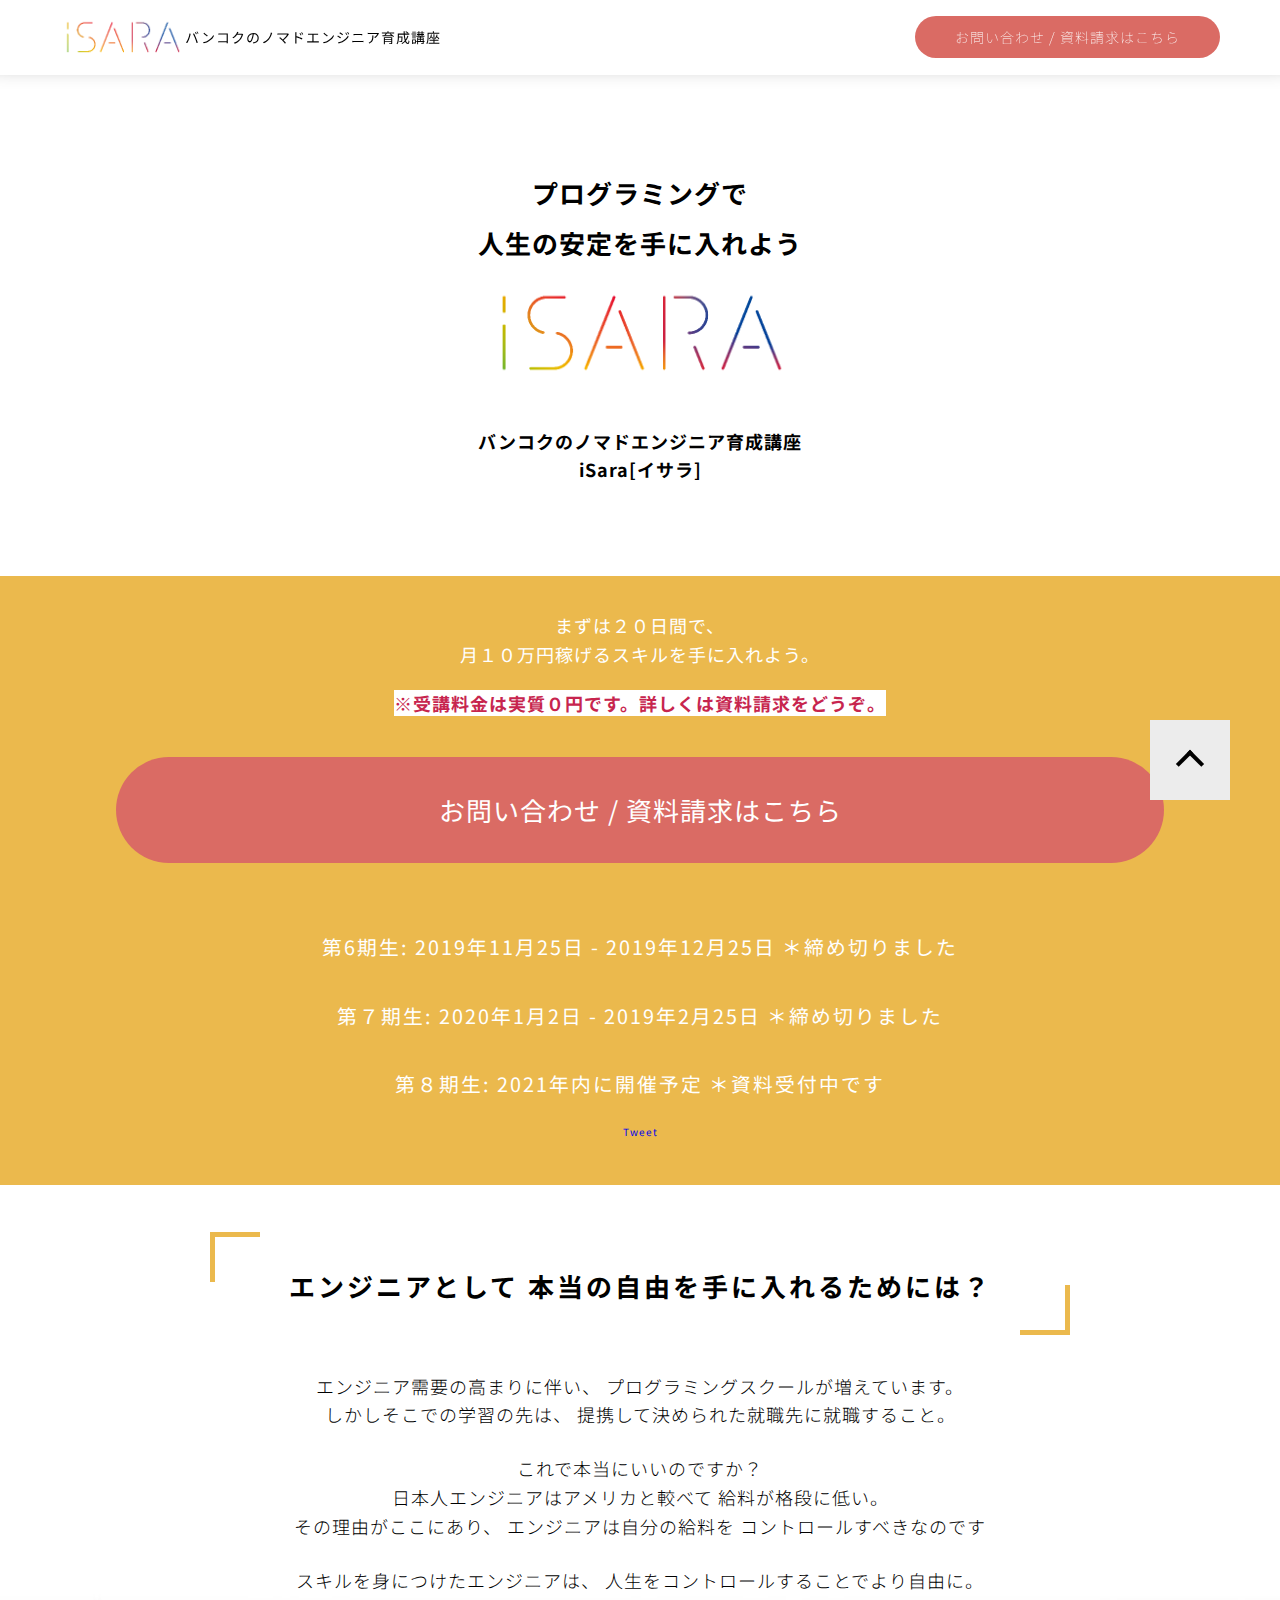
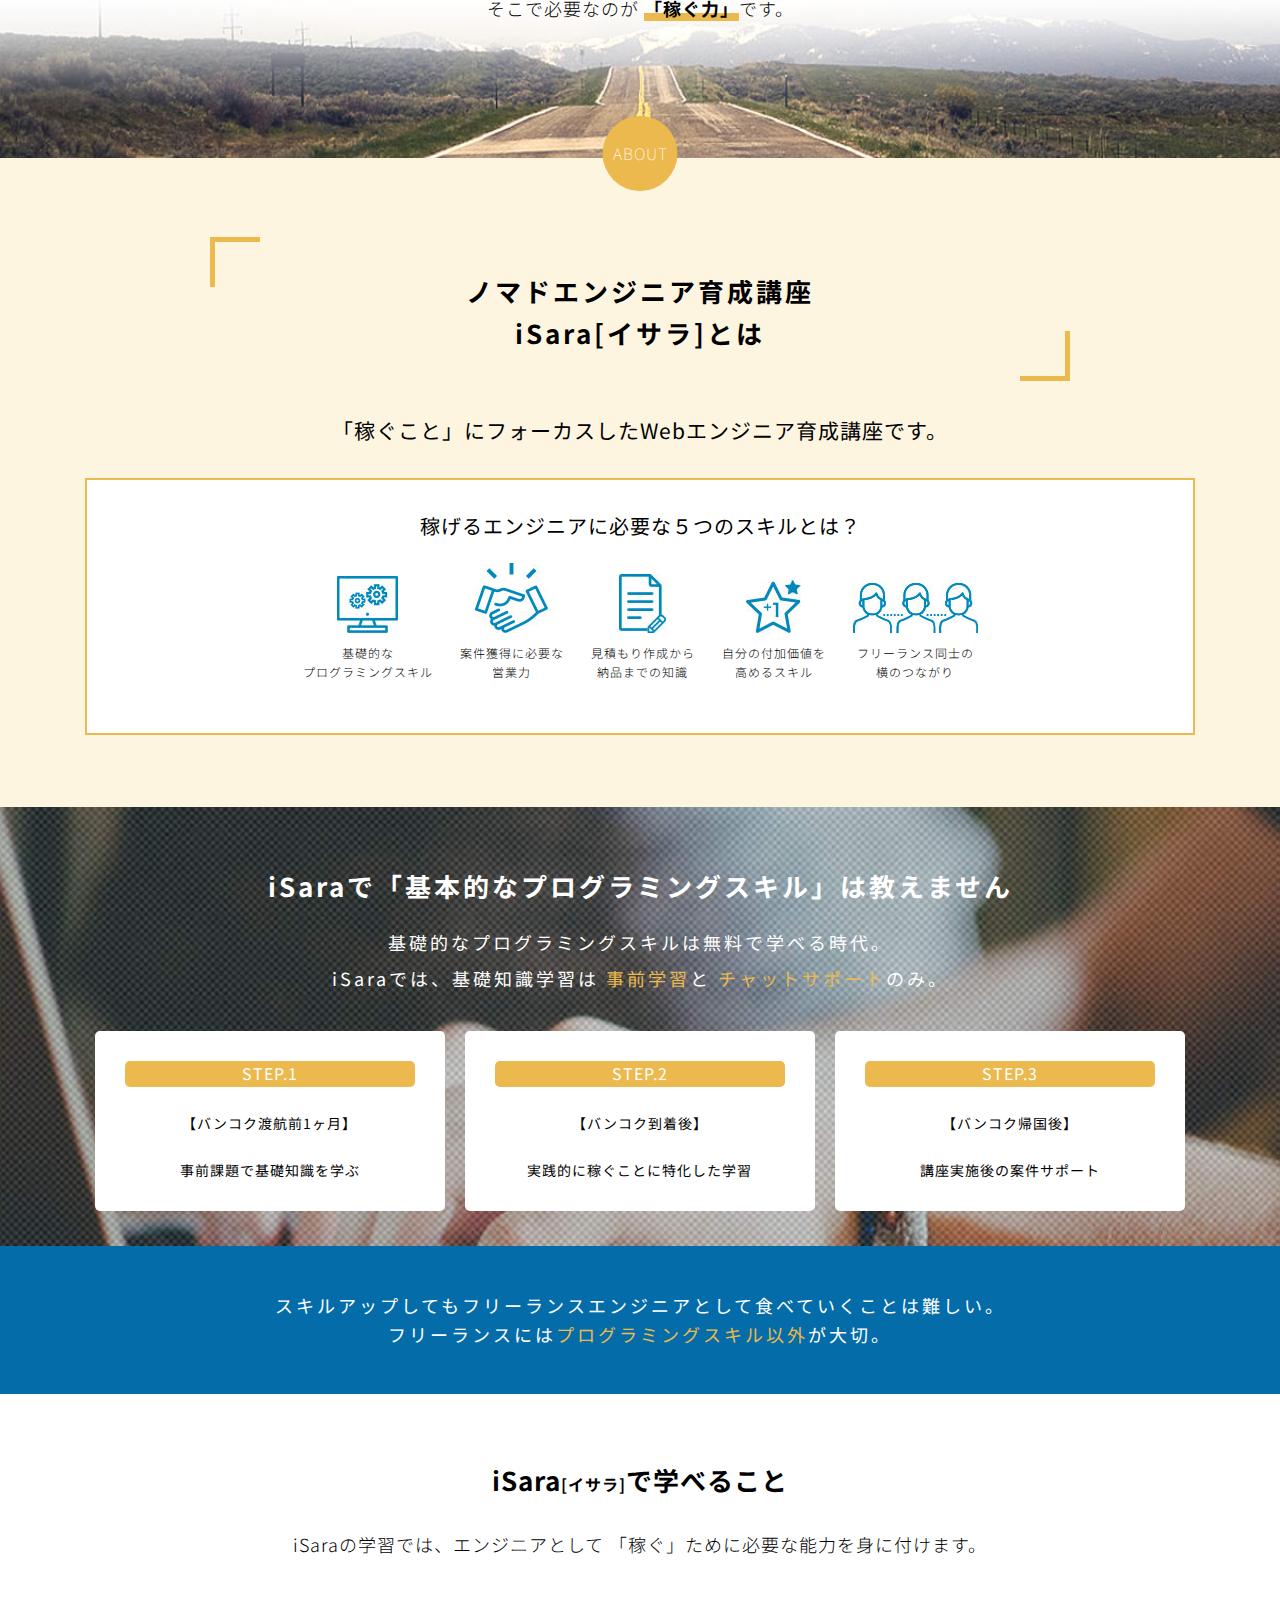
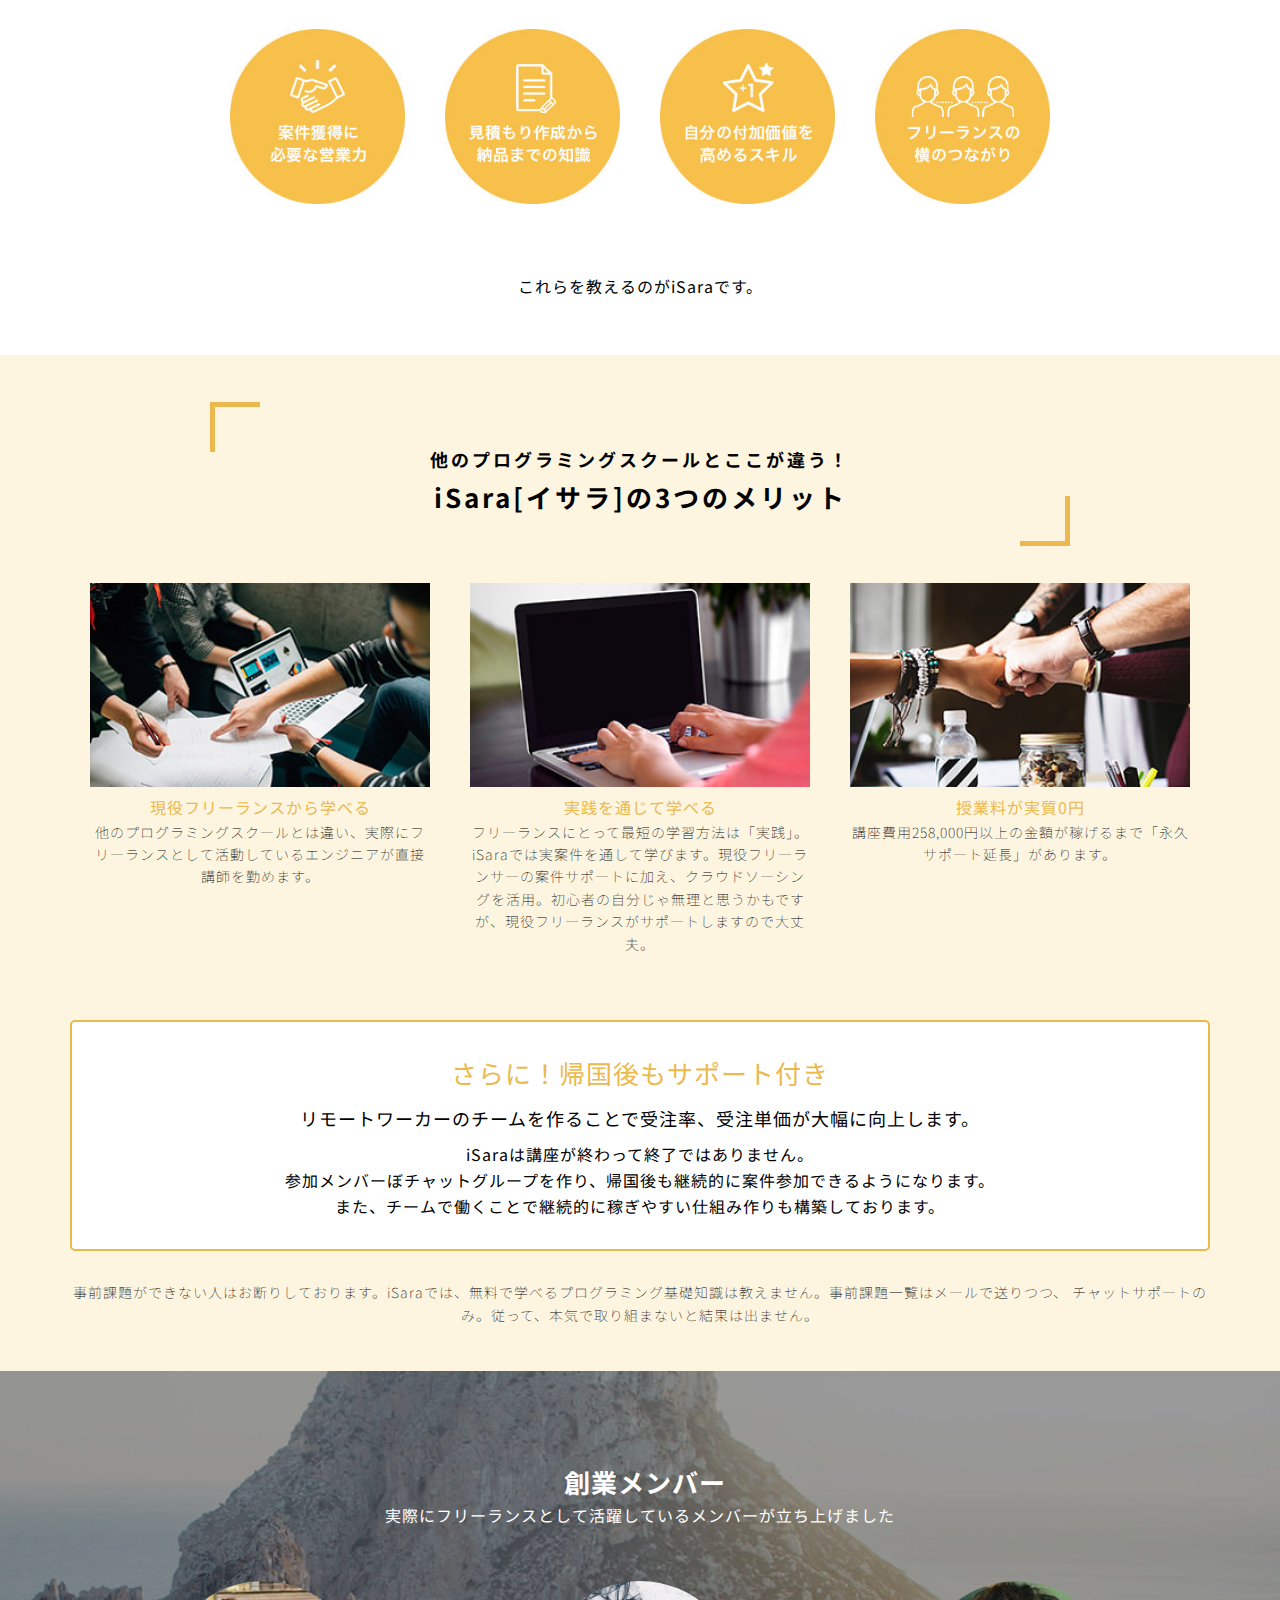
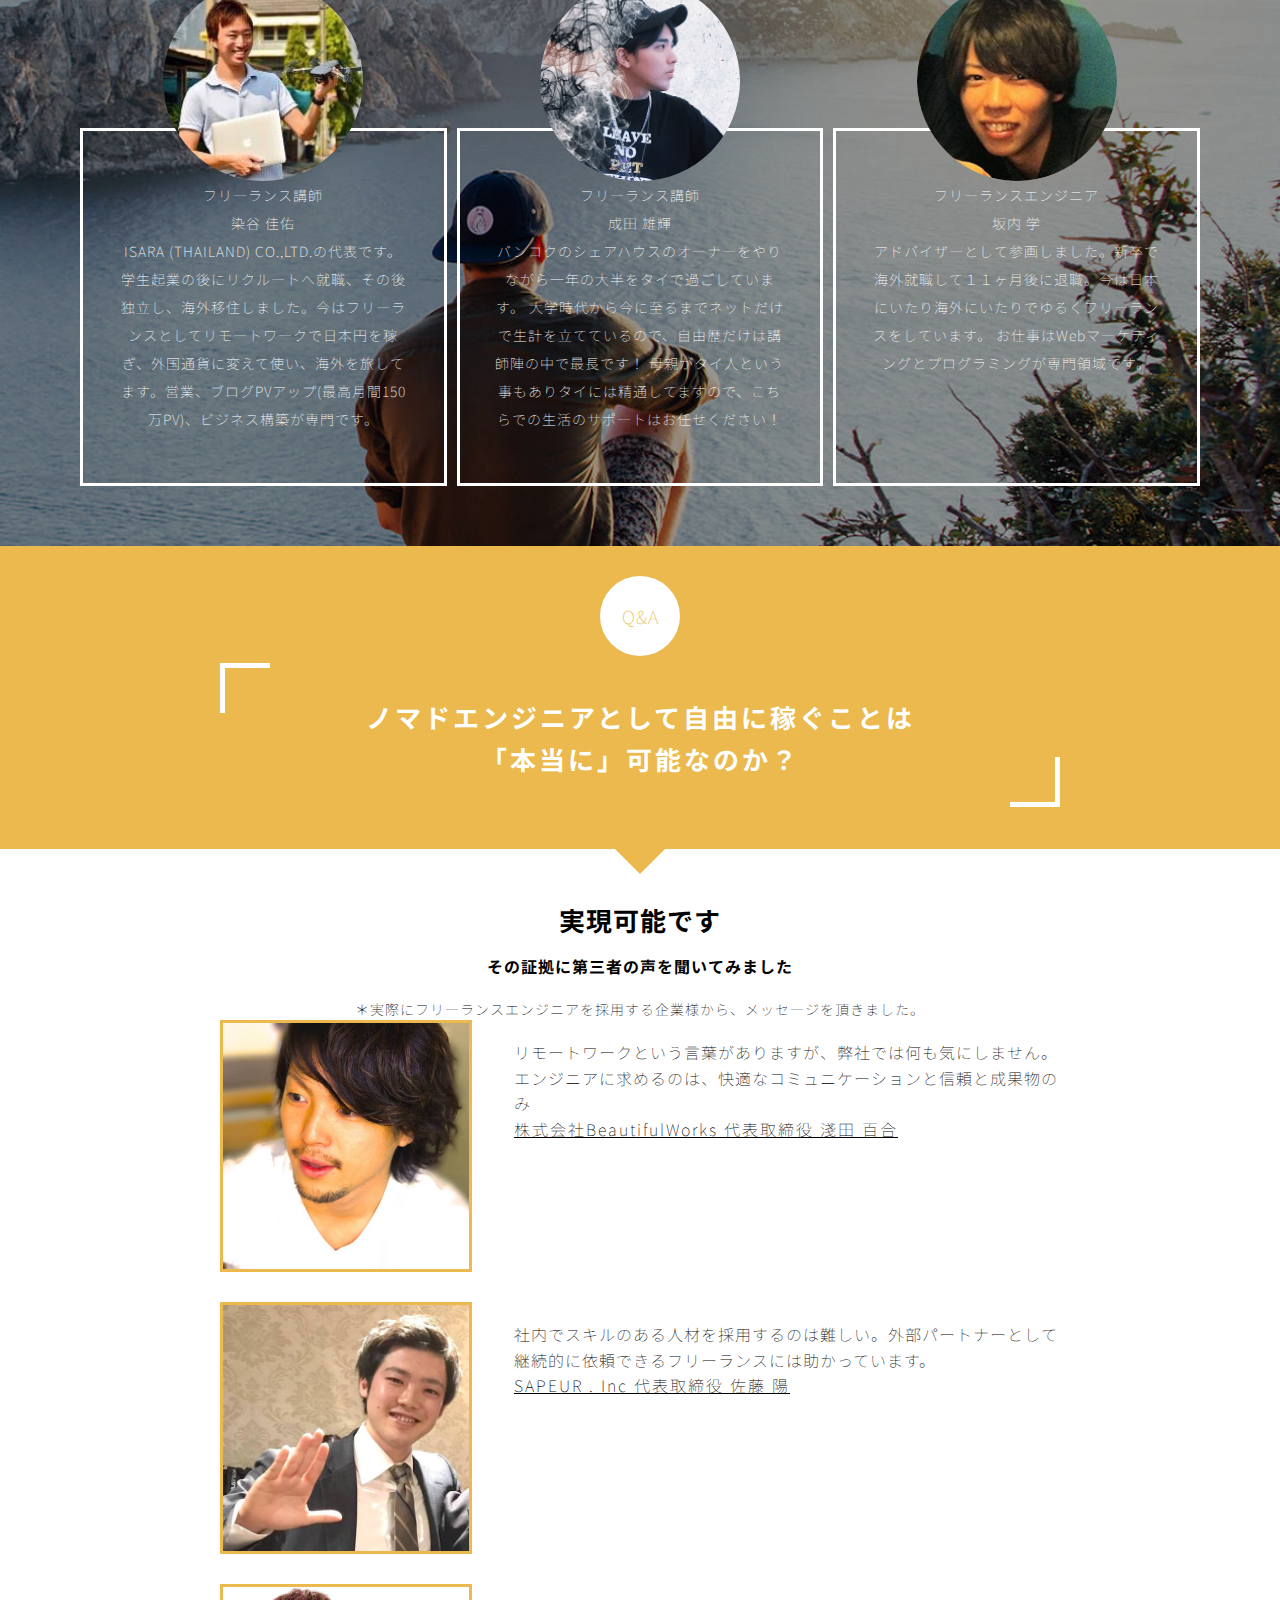
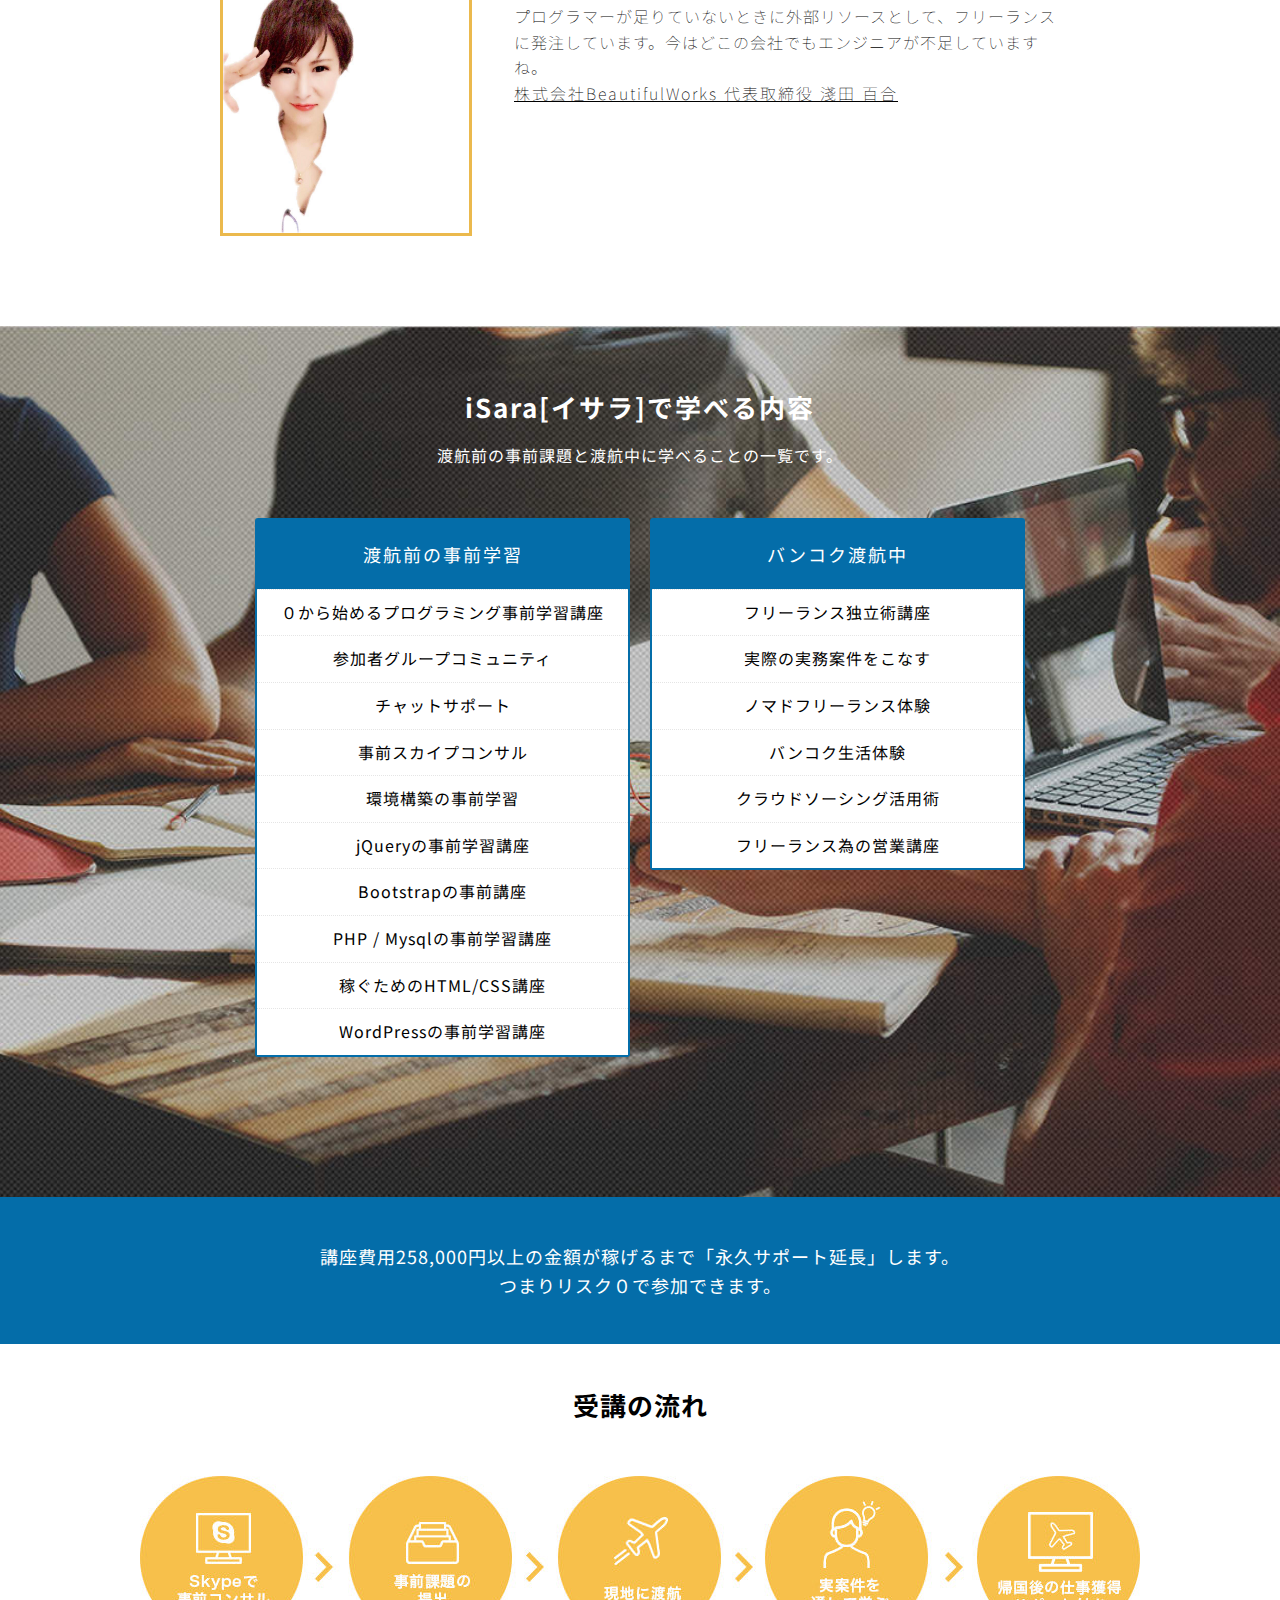
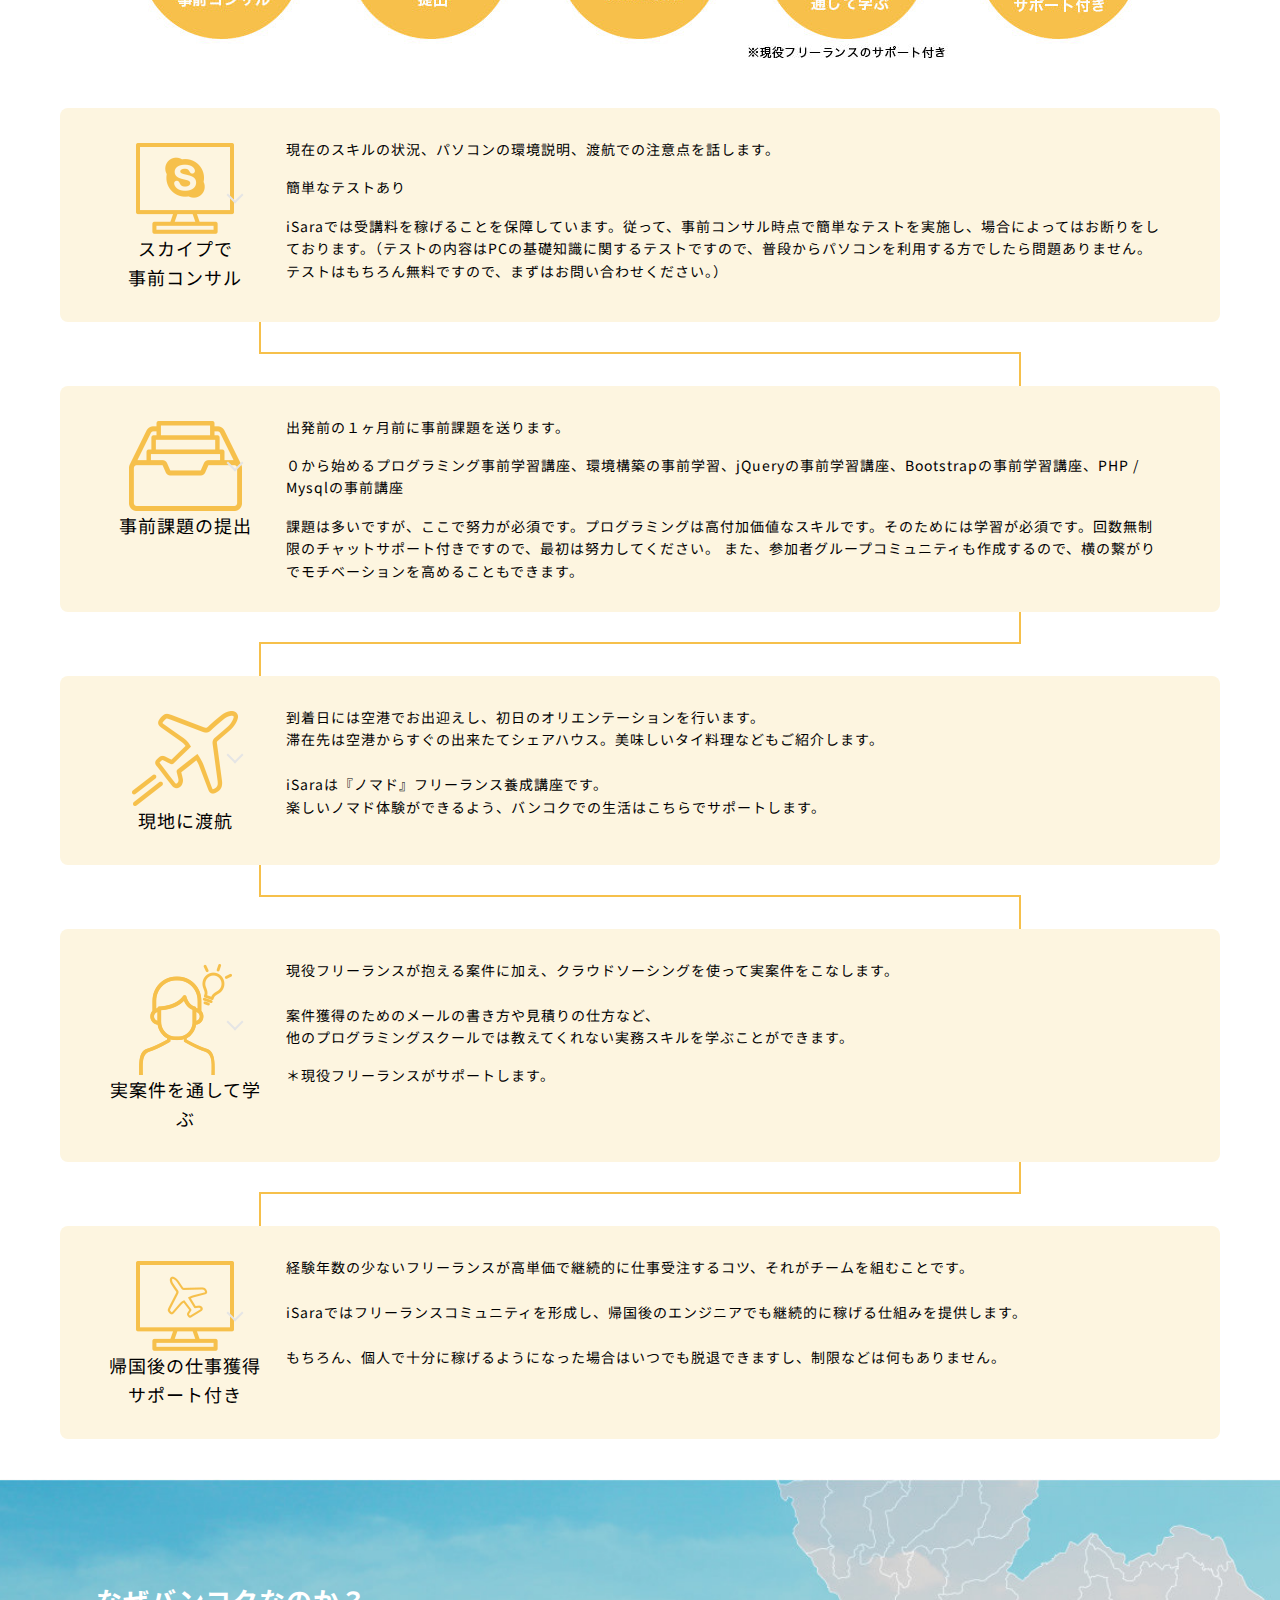
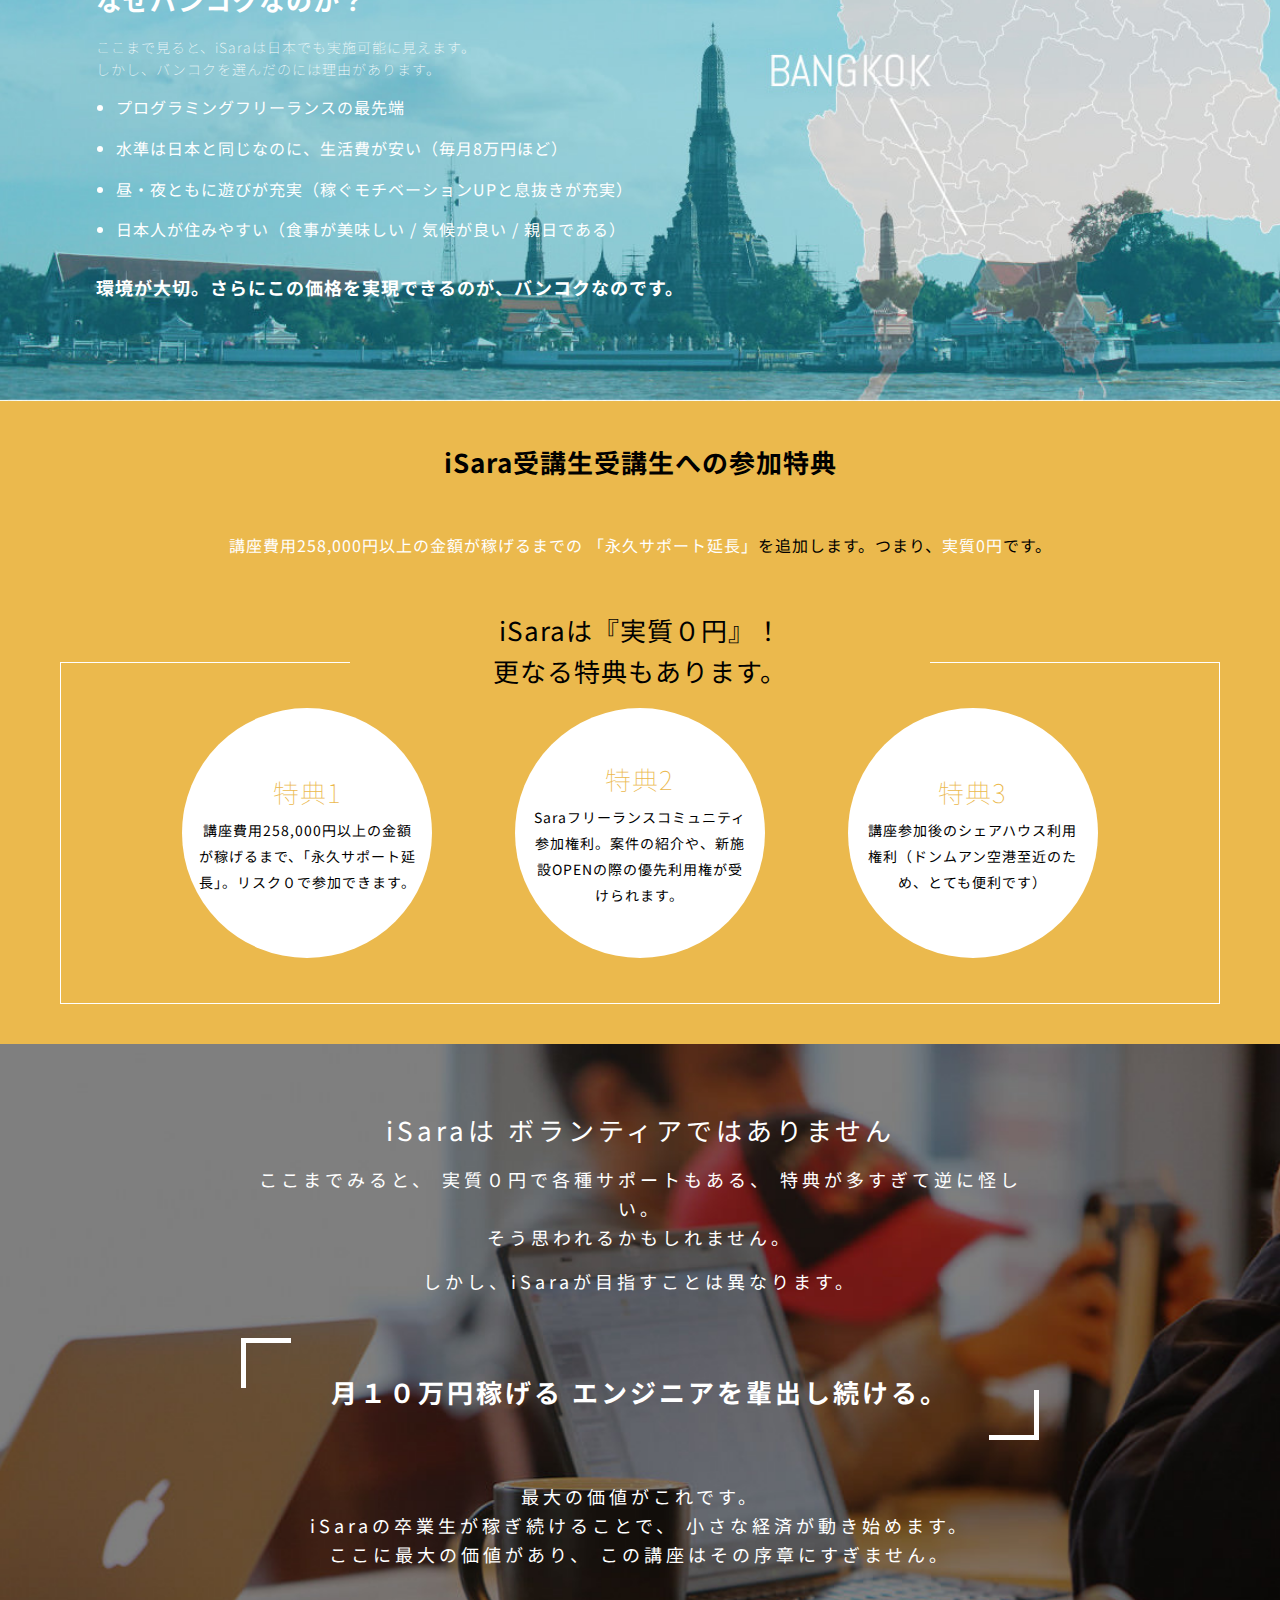
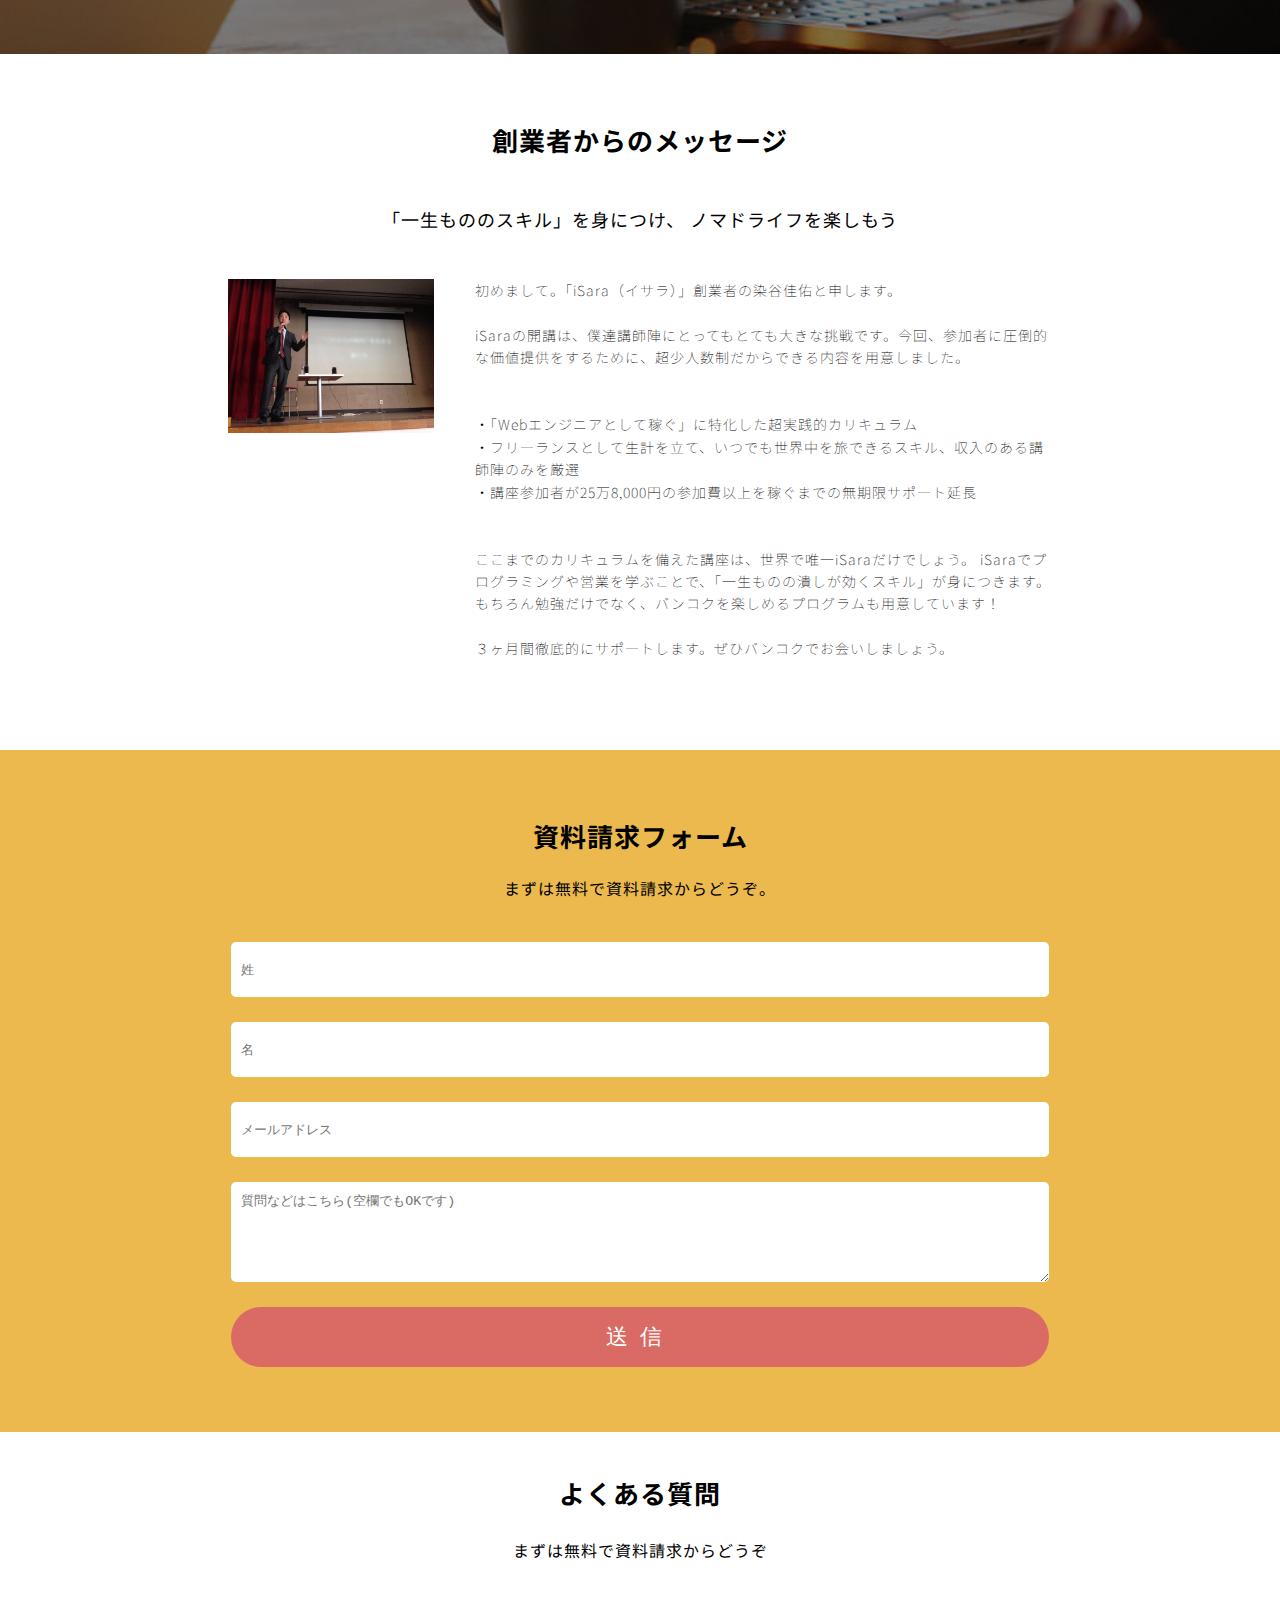
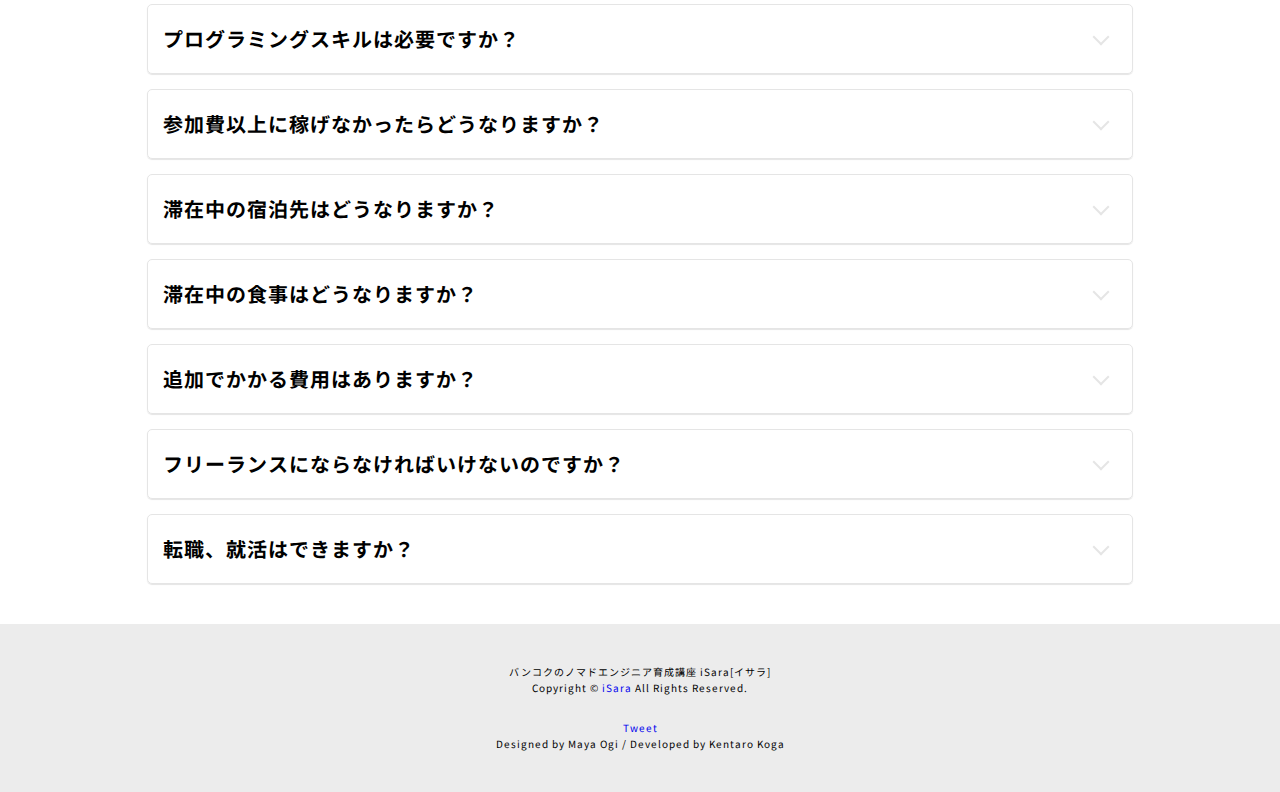
==== commit 940af3c8: "img directory changes" ====
--- a/index.html
+++ b/index.html
@@ -61,7 +61,7 @@
         <h1 class="main__title txtL">プログラミングで<br>人生の安定を手に入れよう</h1>
 
         <div class="main__img">
-          <img src="/img/isaralogolarge.png" alt="イサラのロゴです">
+          <img src="img/isaralogolarge.png" alt="イサラのロゴです">
         </div>
 
         <h2 class="main__subTitle txtM">バンコクのノマドエンジニア育成講座<br>iSara[イサラ]</h2>
@@ -160,23 +160,23 @@
 
         <div class="img__box">
           <figure class="img__item">
-            <img src="/img/skill.jpg" alt="">
+            <img src="img/skill.jpg" alt="">
             <figcaption>基礎的な<br>プログラミングスキル</figcaption>
           </figure>
           <div class="img__item">
-            <img src="/img/sales.jpg" alt="">
+            <img src="img/sales.jpg" alt="">
             <figcaption>案件獲得に必要な<br>営業力</figcaption>
           </div>
           <div class="img__item">
-            <img src="/img/document.jpg" alt="">
+            <img src="img/document.jpg" alt="">
             <figcaption>見積もり作成から<br>納品までの知識</figcaption>
           </div>
           <div class="img__item">
-            <img src="/img/plusone.jpg" alt="">
+            <img src="img/plusone.jpg" alt="">
             <figcaption>自分の付加価値を<br>高めるスキル</figcaption>
           </div>
           <div class="img__item">
-            <img src="/img/connection.jpg" alt="">
+            <img src="img/connection.jpg" alt="">
             <figcaption>フリーランス同士の<br>横のつながり</figcaption>
           </div>
 
@@ -250,10 +250,10 @@
       </p>
 
       <div class="images">
-        <div class="images__list"><img src="/img/learn1.jpg" alt="img1"></div>
-        <div class="images__list"><img src="/img/learn2.jpg" alt="img2"></div>
-        <div class="images__list"><img src="/img/learn3.jpg" alt="img3"></div>
-        <div class="images__list"><img src="/img/learn4.jpg" alt="img4"></div>
+        <div class="images__list"><img src="img/learn1.jpg" alt="img1"></div>
+        <div class="images__list"><img src="img/learn2.jpg" alt="img2"></div>
+        <div class="images__list"><img src="img/learn3.jpg" alt="img3"></div>
+        <div class="images__list"><img src="img/learn4.jpg" alt="img4"></div>
       </div>
 
       <div class="txtS">これらを教えるのがiSaraです。</div>
@@ -275,17 +275,17 @@
 
       <div class="card">
         <div class="card__item">
-          <img src="/img/merit1.jpg" alt="">
+          <img src="img/merit1.jpg" alt="">
           <h4 class="card__ttl txtS">現役フリーランスから学べる</h4>
           <p class="card__txt txtXS">他のプログラミングスクールとは違い、実際にフリーランスとして活動しているエンジニアが直接講師を勤めます。</p>
         </div>
         <div class="card__item">
-          <img src="/img/merit2.jpg" alt="">
+          <img src="img/merit2.jpg" alt="">
           <h4 class="card__ttl txtS ">実践を通じて学べる</h4>
           <p class="card__txt txtXS">フリーランスにとって最短の学習方法は「実践」。iSaraでは実案件を通して学びます。現役フリーランサーの案件サポートに加え、クラウドソーシングを活用。初心者の自分じゃ無理と思うかもですが、現役フリーランスがサポートしますので大丈夫。</p>
         </div>
         <div class="card__item">
-          <img src="/img/merit3.jpg" alt="">
+          <img src="img/merit3.jpg" alt="">
           <h4 class="card__ttl txtS">授業料が実質0円</h4>
           <p class="card__txt txtXS">講座費用258,000円以上の金額が稼げるまで「永久サポート延長」があります。</p>
         </div>
@@ -318,21 +318,21 @@
 
       <div class="card">
         <div class="card__item">
-          <img src="/img/member1.jpg" alt="">
+          <img src="img/member1.jpg" alt="">
           <h4 class="card__position txtXS">フリーランス講師</h4>
           <h4 class="card__name txtXS">染谷 佳佑</h4>
           <p class="card__txt txtXS">ISARA (THAILAND) CO.,LTD.の代表です。学生起業の後にリクルートへ就職、その後独立し、海外移住しました。今はフリーランスとしてリモートワークで日本円を稼ぎ、外国通貨に変えて使い、海外を旅してます。営業、ブログPVアップ(最高月間150万PV)、ビジネス構築が専門です。</p>
         </div>
 
         <div class="card__item">
-          <img src="/img/member2.png" alt="">
+          <img src="img/member2.png" alt="">
           <h4 class="card__position txtXS">フリーランス講師</h4>
           <h4 class="card__name txtXS">成田 雄輝</h4>
           <p class="card__txt txtXS">バンコクのシェアハウスのオーナーをやりながら一年の大半をタイで過ごしています。 大学時代から今に至るまでネットだけで生計を立てているので、自由歴だけは講師陣の中で最長です！ 母親がタイ人という事もありタイには精通してますので、こちらでの生活のサポートはお任せください！</p>
         </div>
 
         <div class="card__item">
-          <img src="/img/member3.png" alt="">
+          <img src="img/member3.png" alt="">
           <h4 class="card__position txtXS">フリーランスエンジニア</h4>
           <h4 class="card__name txtXS">坂内 学</h4>
           <p class="card__txt txtXS">アドバイザーとして参画しました。新卒で海外就職して１１ヶ月後に退職。今は日本にいたり海外にいたりでゆるくフリーランスをしています。
@@ -442,7 +442,7 @@
       <h2 class="mainTitle-b txtL">受講の流れ</h2>
 
       <div class="flow__img">
-        <img src="/img/flow.jpg" alt="">
+        <img src="img/flow.jpg" alt="">
       </div>
 
       <div class="flow__lists">
@@ -461,7 +461,7 @@
           </div>
         </div>
 
-        <img src="/img/flowline__odd.png" alt="" class="flow__connect">
+        <img src="img/flowline__odd.png" alt="" class="flow__connect">
 
         <div class="flow__item flex">
           <figure>
@@ -477,7 +477,7 @@
           </div>
         </div>
 
-        <img src="/img/flowline__even.png" alt="" class="flow__connect">
+        <img src="img/flowline__even.png" alt="" class="flow__connect">
 
         <div class="flow__item flex">
           <figure>
@@ -493,7 +493,7 @@
           </div>
         </div>
 
-        <img src="/img/flowline__odd.png" alt="" class="flow__connect">
+        <img src="img/flowline__odd.png" alt="" class="flow__connect">
 
         <div class="flow__item flex">
           <figure>
@@ -513,7 +513,7 @@
           </div>
         </div>
 
-        <img src="/img/flowline__even.png" alt="" class="flow__connect">
+        <img src="img/flowline__even.png" alt="" class="flow__connect">
 
       <!-- flow list 5 -->
         <div class="flow__item flex">
--- a/css/css/main.css
+++ b/css/css/main.css
@@ -496,7 +496,7 @@
 }
 
 .main {
-  background: url(/img/main.jpg);
+  background: url(img/main.jpg);
   background-repeat: no-repeat;
   background-size: cover;
   background-position: center;
